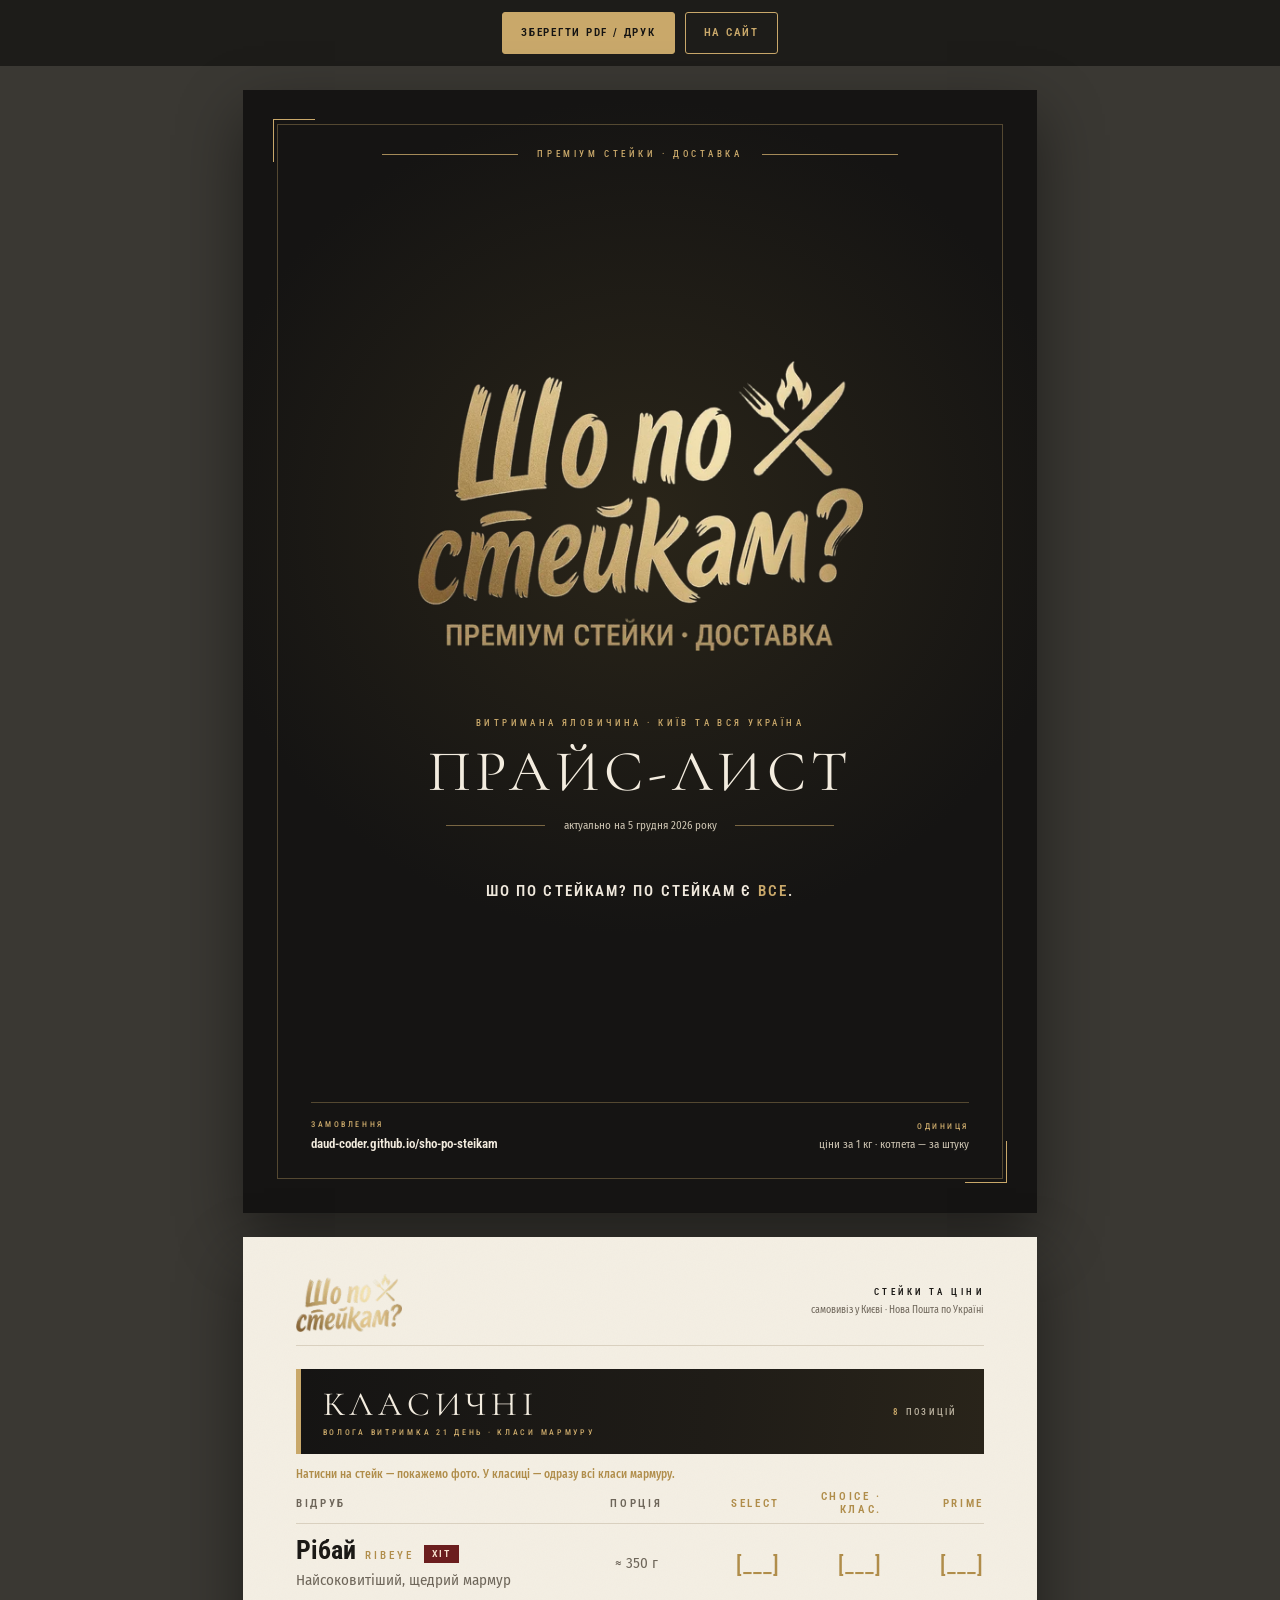
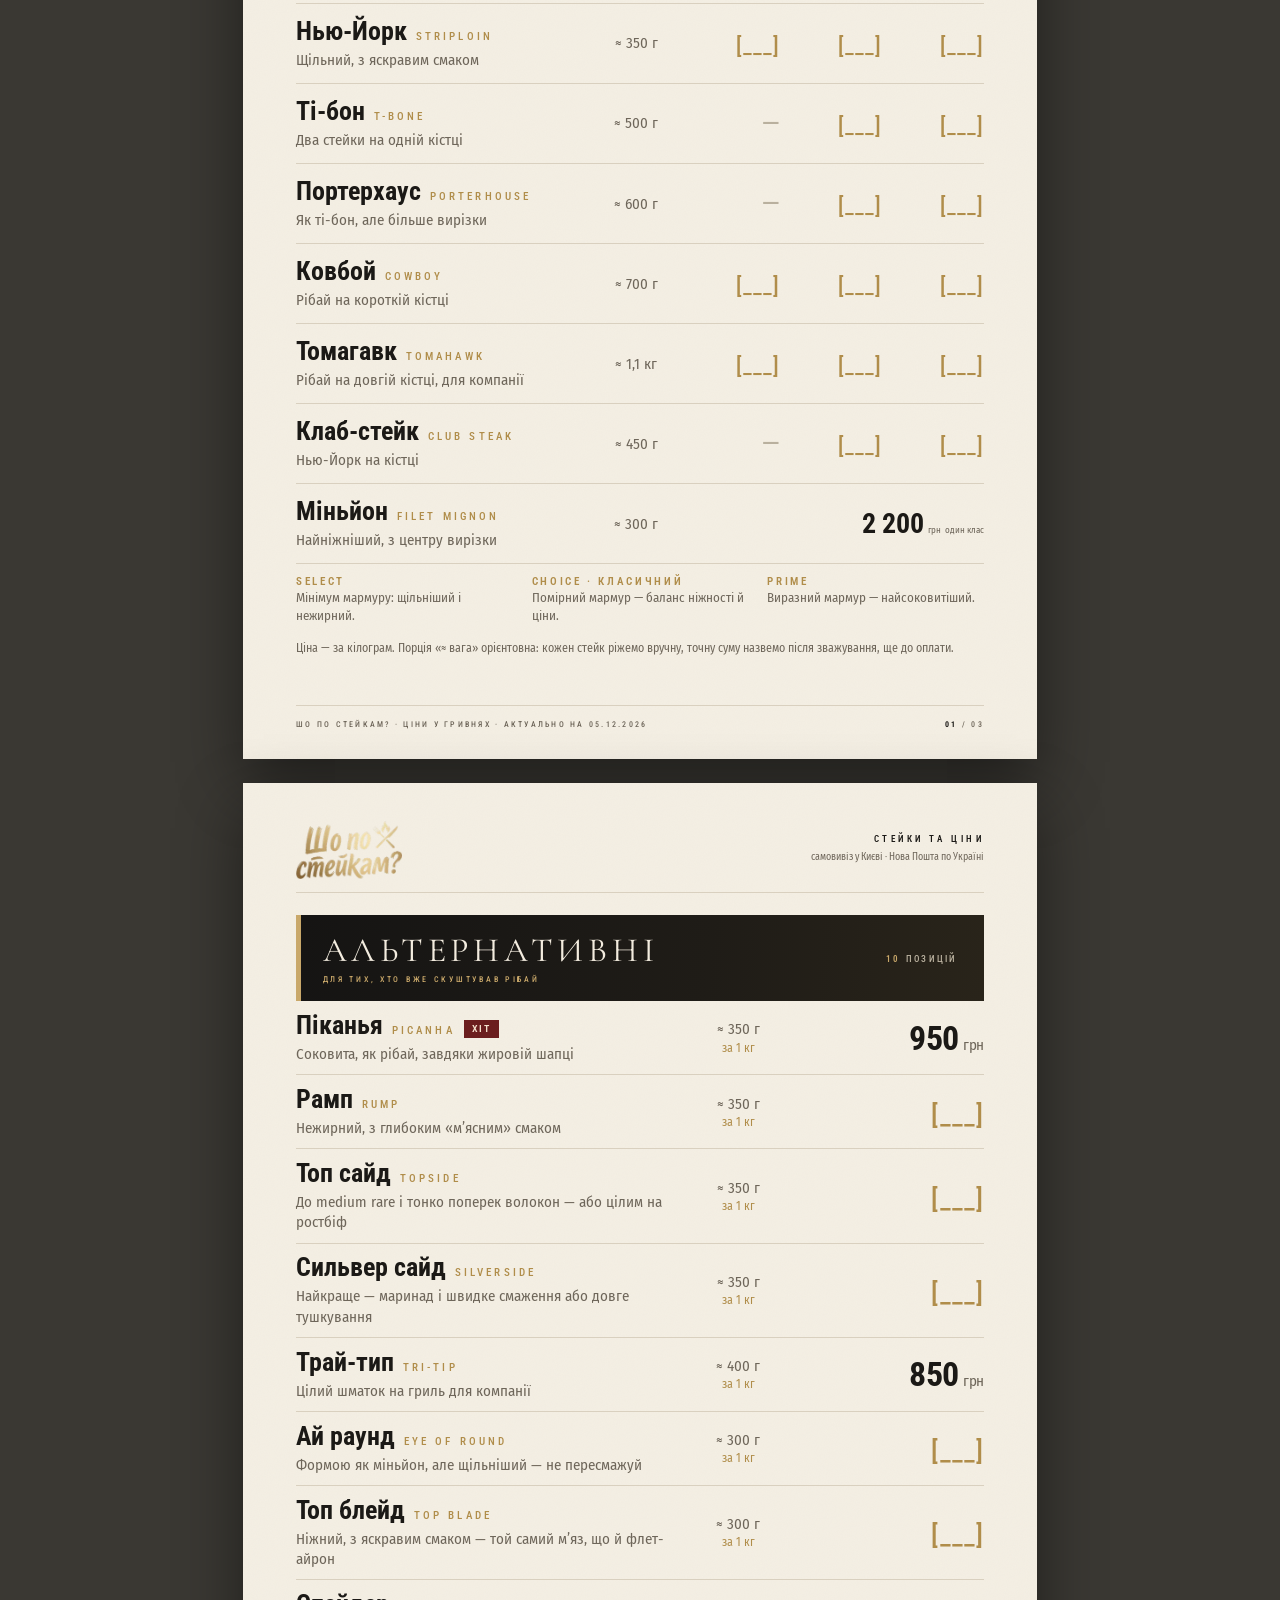
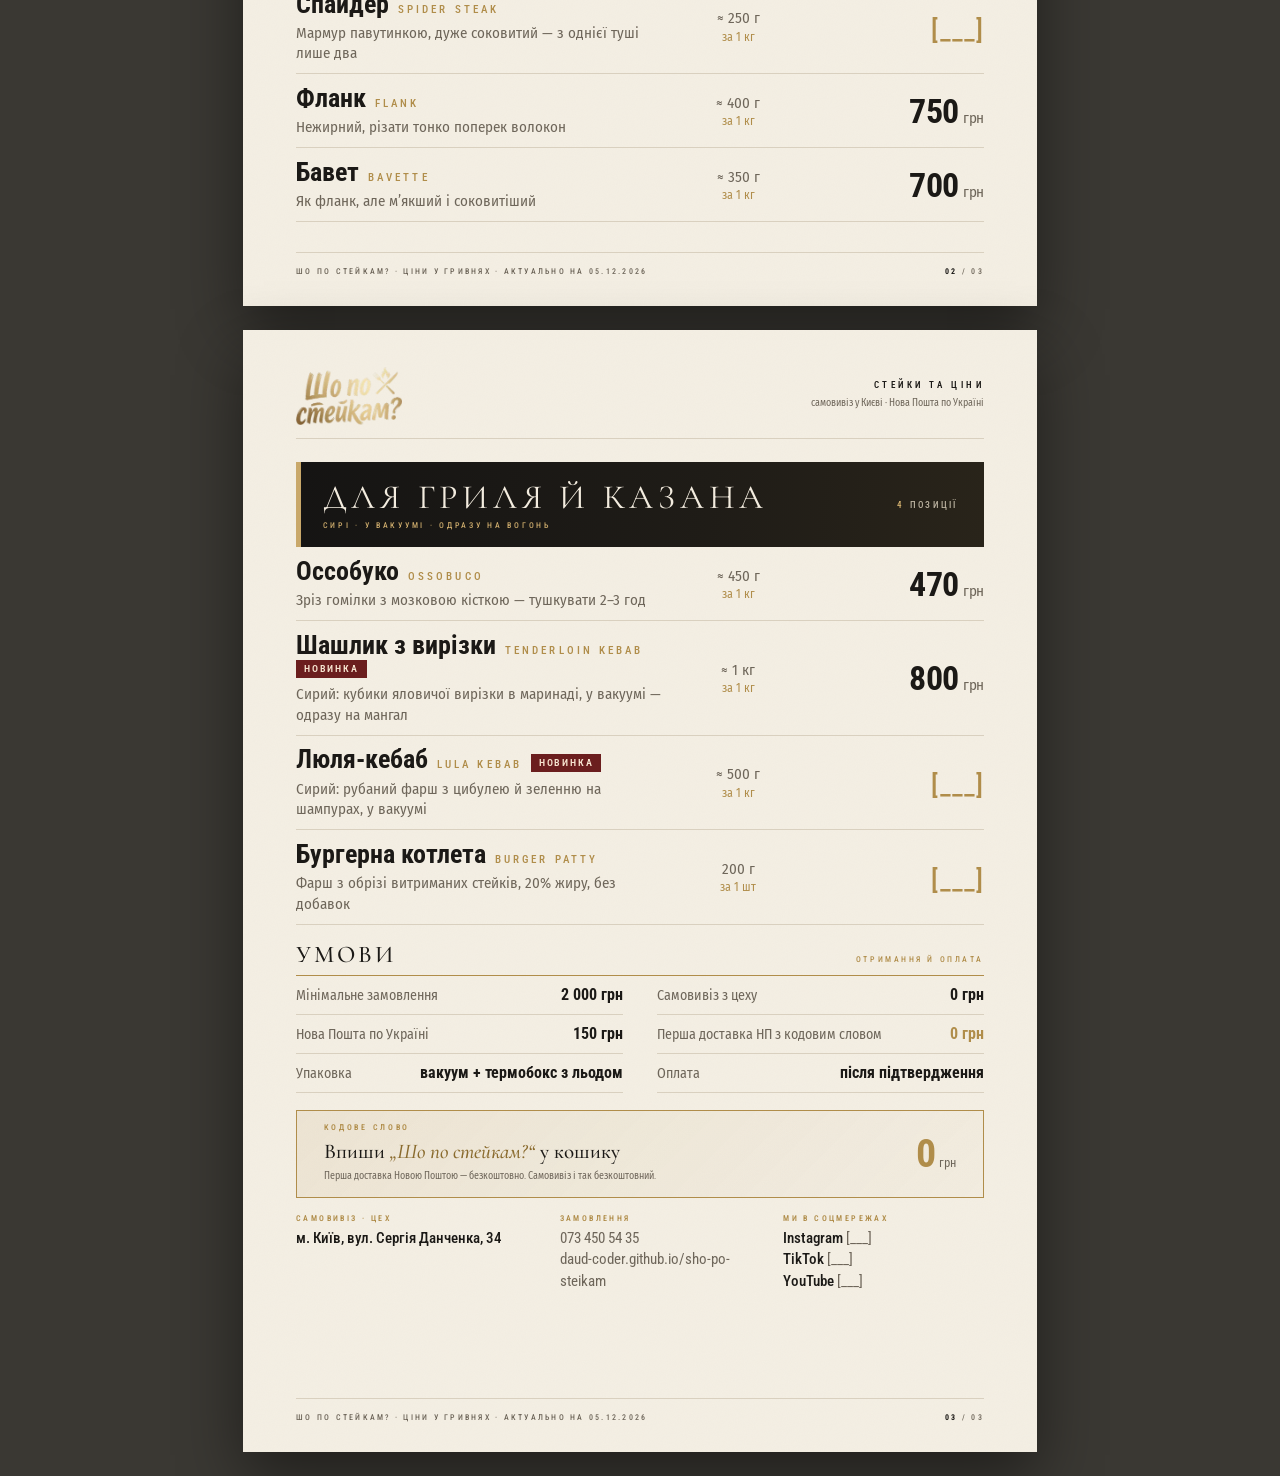
==== price/index.html @ d9221a59 "Прайс: удвічі більший шрифт позицій, кожен розділ на своїй сторінці, лінія на обкладинці Co-Authored" ====
<!doctype html>
<html lang="uk">
<head>
  <meta charset="utf-8">
  <meta name="viewport" content="width=device-width, initial-scale=1">
  <title>Прайс «Шо по стейкам?» — витримані стейки</title>
  <meta name="description" content="Прайс-лист «Шо по стейкам?»: класичні стейки в класах мармуру, альтернативні відруби, шашлик, люля, оссобуко. Самовивіз у Києві, Нова Пошта по Україні.">
  <meta name="robots" content="noindex">
  <link rel="icon" type="image/png" href="../img/favicon.png">
  <link rel="preconnect" href="https://fonts.googleapis.com">
  <link rel="preconnect" href="https://fonts.gstatic.com" crossorigin>
  <link href="https://fonts.googleapis.com/css2?family=Cormorant+Garamond:wght@400;500;600&family=Roboto+Condensed:wght@400;500;600;700&family=Fira+Sans+Condensed:wght@400;500&display=swap&subset=cyrillic" rel="stylesheet">
  <style>
    /* =========================================================
       ПРАЙС «Шо по стейкам?» — A4 (обкладинка + 2 аркуші) і версія для телефона.
       Позиції й ціни НЕ пишуться тут: беруться з ../js/products.js (як на сайті).
       Ціна 0 → «[___]». Чорних смуг-заголовків лише три: Класичні, Альтернативні, Для гриля й казана.
       ========================================================= */
    :root {
      --paper: #f4efe4;
      --paper-2: #ece5d6;
      --ink: #151413;
      --ink-2: #1f1d1a;
      --text: #1b1916;
      --muted: #6e665a;
      --rule: #d9d0bf;
      --gold: #b08d4a;       /* золото на кремовому — темніше, для контрасту */
      --gold-l: #c9a86a;     /* золото на чорному */
      --wine: #6b1e1e;
      --serif: 'Cormorant Garamond', 'Times New Roman', serif;
      --cond: 'Roboto Condensed', 'Arial Narrow', sans-serif;
      --body: 'Fira Sans Condensed', 'Arial Narrow', sans-serif;
    }
    * { box-sizing: border-box; }
    html { -webkit-print-color-adjust: exact; print-color-adjust: exact; }
    body { margin: 0; background: #3a3833; color: var(--text); font: 400 12px/1.45 var(--body); -webkit-font-smoothing: antialiased; }
    h1, h2, h3, p, ul, dl, dd { margin: 0; }
    ul { padding: 0; list-style: none; }

    .sheet { position: relative; width: 210mm; min-height: 297mm; margin: 24px auto; display: flex; flex-direction: column; box-shadow: 0 24px 60px rgba(0,0,0,.45); overflow: hidden; }

    /* ---------- обкладинка ---------- */
    .cover { background: radial-gradient(90% 60% at 50% 38%, #2a2519 0%, #151413 62%), var(--ink); color: #efe8dc; padding: 12mm; }
    .cover__frame { position: absolute; inset: 9mm; border: 1px solid rgba(201,168,106,.35); pointer-events: none; }
    .cover__frame::before, .cover__frame::after { content: ''; position: absolute; width: 11mm; height: 11mm; border: 1.5px solid var(--gold-l); }
    .cover__frame::before { top: -1.5mm; left: -1.5mm; border-right: 0; border-bottom: 0; }
    .cover__frame::after { right: -1.5mm; bottom: -1.5mm; border-left: 0; border-top: 0; }
    .cover__top { display: flex; align-items: center; justify-content: center; gap: 5mm; margin-top: 4mm; font: 500 8.5px/1 var(--cond); letter-spacing: .42em; text-transform: uppercase; color: var(--gold-l); }
    .cover__top::before, .cover__top::after { content: ''; width: 36mm; height: 1px; background: var(--gold-l); opacity: .8; }
    .cover__mid { flex: 1; display: flex; flex-direction: column; align-items: center; justify-content: center; text-align: center; }
    .cover__logo { width: 118mm; height: auto; }
    .cover__kicker { margin-top: 18mm; font: 500 9px/1 var(--cond); letter-spacing: .38em; text-transform: uppercase; color: var(--gold-l); }
    .cover__title { margin-top: 4mm; font: 400 58px/1 var(--serif); letter-spacing: .08em; text-transform: uppercase; color: #f3ecdf; }
    .cover__date { display: flex; align-items: center; gap: 5mm; margin-top: 5mm; font: 400 11px/1 var(--body); color: #cfc6b4; }
    .cover__date::before, .cover__date::after { content: ''; width: 26mm; height: 1px; background: rgba(201,168,106,.55); }
    .cover__slogan { margin-top: 14mm; font: 600 15px/1 var(--cond); letter-spacing: .14em; text-transform: uppercase; }
    .cover__slogan em { font-style: normal; color: var(--gold-l); }
    .cover__bottom { display: flex; justify-content: space-between; align-items: flex-end; margin: 0 6mm 4mm; padding-top: 5mm; border-top: 1px solid rgba(201,168,106,.35); }
    .cover__bottom b { display: block; margin-bottom: 2mm; font: 500 7.5px/1 var(--cond); letter-spacing: .34em; text-transform: uppercase; color: var(--gold-l); }
    .cover__bottom p { font: 600 13px/1.2 var(--cond); color: #f3ecdf; }
    .cover__bottom div:last-child { text-align: right; }
    .cover__bottom div:last-child p { font: 400 11px/1.3 var(--body); color: #cfc6b4; }

    /* ---------- кремові аркуші ---------- */
    .page { background: var(--paper); padding: 10mm 14mm 8mm; }
    .page::before { /* ледь помітна фактура паперу */
      content: ''; position: absolute; inset: 0; pointer-events: none; opacity: .5; mix-blend-mode: multiply;
      background-image: url("data:image/svg+xml,%3Csvg xmlns='http://www.w3.org/2000/svg' width='180' height='180'%3E%3Cfilter id='n'%3E%3CfeTurbulence type='fractalNoise' baseFrequency='.9' numOctaves='2' stitchTiles='stitch'/%3E%3CfeColorMatrix values='0 0 0 0 .55 0 0 0 0 .5 0 0 0 0 .42 0 0 0 .08 0'/%3E%3C/filter%3E%3Crect width='100%25' height='100%25' filter='url(%23n)'/%3E%3C/svg%3E");
    }
    .page > * { position: relative; }
    .phead { display: flex; justify-content: space-between; align-items: center; padding-bottom: 3.5mm; border-bottom: 1px solid var(--rule); }
    .phead img { width: 28mm; height: auto; }
    .phead p { text-align: right; font: 400 10px/1.5 var(--body); color: var(--muted); }
    .phead p b { display: block; font: 600 9px/1 var(--cond); letter-spacing: .38em; text-transform: uppercase; color: var(--text); margin-bottom: 1.5mm; }

    /* єдина чорна смуга на розділ */
    .band { position: relative; display: flex; align-items: center; justify-content: space-between; margin-top: 6mm; padding: 5mm 7mm 4.5mm; background: linear-gradient(95deg, #151413 0%, #1f1c17 60%, #29241a 100%); color: #f3ecdf; }
    .band::before { content: ''; position: absolute; left: 0; top: 0; bottom: 0; width: 1.2mm; background: var(--gold-l); }
    .band h2 { font: 400 34px/1 var(--serif); letter-spacing: .14em; text-transform: uppercase; }
    .band p { margin-top: 2mm; font: 500 8px/1 var(--cond); letter-spacing: .34em; text-transform: uppercase; color: var(--gold-l); }
    .band span { font: 500 8.5px/1 var(--cond); letter-spacing: .26em; text-transform: uppercase; color: #bdb4a2; }
    .band span b { margin-right: 6px; color: var(--gold-l); font-weight: 600; }

    /* рядки */
    .row { display: grid; grid-template-columns: 1fr 30mm 46mm; align-items: center; column-gap: 4mm; padding: 2.6mm 0; border-bottom: 1px solid var(--rule); break-inside: avoid; }
    .row__name { display: flex; align-items: baseline; flex-wrap: wrap; gap: 2px 9px; }
    .row__uk { font: 700 26px/1.1 var(--cond); color: var(--text); }
    .row__en { font: 500 11px/1 var(--cond); letter-spacing: .28em; text-transform: uppercase; color: var(--gold); }
    .row__desc { margin-top: 1.2mm; font: 400 15px/1.35 var(--body); color: var(--muted); }
    .row__por { text-align: center; font: 400 15px/1.35 var(--body); color: var(--muted); }
    .row__por small { display: block; font-size: 12px; color: var(--gold); }
    .row__price { text-align: right; font: 700 34px/1 var(--cond); letter-spacing: -.01em; font-variant-numeric: tabular-nums; color: var(--text); white-space: nowrap; }
    .row__price small { margin-left: 4px; font: 400 15px/1 var(--body); color: var(--muted); }
    .blank { color: var(--gold); font-weight: 500; letter-spacing: .04em; font-size: .8em; }
    .badge { display: inline-block; padding: 3px 8px; background: var(--wine); color: #f6e3cf; font: 600 10px/1.2 var(--cond); letter-spacing: .18em; text-transform: uppercase; transform: translateY(-2px); }

    /* класичні: три класи мармуру */
    .ghead, .grow { display: grid; grid-template-columns: 1fr 22mm 24mm 24mm 24mm; column-gap: 3mm; align-items: center; }
    .ghead { padding: 2.2mm 0 1.6mm; border-bottom: 1px solid var(--rule); }
    .ghead span { text-align: right; font: 600 11px/1.2 var(--cond); letter-spacing: .24em; text-transform: uppercase; color: var(--gold); }
    .ghead span:first-child { text-align: left; color: var(--muted); }
    .ghead span:nth-child(2) { text-align: center; color: var(--muted); }
    .grow { padding: 3.4mm 0; border-bottom: 1px solid var(--rule); break-inside: avoid; }
    .grow .row__por { text-align: center; }
    .gcell { text-align: right; font: 700 28px/1 var(--cond); font-variant-numeric: tabular-nums; }
    .gcell.dash { color: #b9b09e; font-weight: 400; }
    .gcell--wide { grid-column: span 3; }
    .gcell--wide small { margin-left: 4px; font: 400 9px/1 var(--body); color: var(--muted); }
    .gnote { display: grid; grid-template-columns: repeat(3, 1fr); gap: 5mm; margin-top: 3mm; }
    .gnote p { font: 400 13px/1.4 var(--body); color: var(--muted); }
    .gnote b { display: block; margin-bottom: 2px; font: 600 11px/1 var(--cond); letter-spacing: .24em; text-transform: uppercase; color: var(--gold); }
    .fine { margin-top: 4mm; font: 400 12px/1.4 var(--body); color: var(--muted); }

    /* умови — без чорної смуги */
    .shead { display: flex; align-items: baseline; justify-content: space-between; margin-top: 5mm; padding-bottom: 2mm; border-bottom: 1.5px solid var(--gold); }
    .shead h3 { font: 500 24px/1 var(--serif); letter-spacing: .12em; text-transform: uppercase; }
    .shead span { font: 500 8px/1 var(--cond); letter-spacing: .32em; text-transform: uppercase; color: var(--gold); }
    .terms { display: grid; grid-template-columns: 1fr 1fr; column-gap: 9mm; }
    .terms div { display: flex; justify-content: space-between; align-items: baseline; gap: 4mm; padding: 2.4mm 0; border-bottom: 1px solid var(--rule); }
    .terms dt { font: 400 14px/1.2 var(--body); color: var(--muted); }
    .terms dd { font: 700 16px/1.2 var(--cond); text-align: right; }
    .terms dd.gold { color: var(--gold); }

    .promo { display: grid; grid-template-columns: 1fr auto; align-items: center; gap: 6mm; margin-top: 4.5mm; padding: 3.5mm 7mm; border: 1.5px solid var(--gold); background: linear-gradient(135deg, rgba(176,141,74,.10), rgba(176,141,74,.02)); }
    .promo b { display: block; font: 600 8px/1 var(--cond); letter-spacing: .34em; text-transform: uppercase; color: var(--gold); }
    .promo p { margin-top: 2mm; font: 500 21px/1.15 var(--serif); }
    .promo p em { font-style: italic; color: #8a6b2e; }
    .promo small { display: block; margin-top: 1.5mm; font: 400 10px/1.4 var(--body); color: var(--muted); }
    .promo__zero { font: 700 40px/1 var(--cond); color: var(--gold); white-space: nowrap; }
    .promo__zero small { display: inline; margin: 0 0 0 3px; font: 400 12px/1 var(--body); }

    .contacts { display: grid; grid-template-columns: 1.2fr 1fr 1fr; gap: 6mm; margin-top: 4.5mm; }
    .contacts b { display: block; margin-bottom: 1.5mm; font: 600 7.5px/1 var(--cond); letter-spacing: .32em; text-transform: uppercase; color: var(--gold); }
    .contacts p { font: 500 15px/1.45 var(--cond); }
    .contacts p span { color: var(--muted); font-weight: 400; }

    .pfoot { display: flex; justify-content: space-between; margin-top: auto; padding-top: 4mm; border-top: 1px solid var(--rule); font: 500 7.5px/1 var(--cond); letter-spacing: .3em; text-transform: uppercase; color: var(--muted); }
    .pfoot b { color: var(--text); }
    .spacer { flex: 1; min-height: 4mm; }

    /* ---------- панель на екрані ---------- */
    .bar { display: flex; justify-content: center; gap: 10px; padding: 12px; background: #1d1c19; }
    .bar button, .bar a { min-height: 40px; padding: 0 18px; border: 1px solid var(--gold-l); border-radius: 3px; background: transparent; color: var(--gold-l); font: 600 11px/40px var(--cond); letter-spacing: .16em; text-transform: uppercase; text-decoration: none; cursor: pointer; }
    .bar button:first-child { background: var(--gold-l); color: var(--ink); }

    /* ---------- інтерактив лише на екрані ---------- */
    @media screen {
      .grow, .row { cursor: pointer; transition: background-color .2s; }
      .grow:focus-visible, .row:focus-visible { outline: 1.5px solid var(--gold); outline-offset: 2px; }
      @media (hover: hover) { .grow:hover, .row:hover { background: linear-gradient(90deg, rgba(176,141,74,.12), rgba(176,141,74,0) 85%); } }
      .grow.is-active, .row.is-active { background: linear-gradient(90deg, rgba(176,141,74,.14), rgba(176,141,74,0) 85%); }
      .gcell[data-g] { transition: color .2s; }
      @media (hover: hover) { .gcell[data-g]:hover { color: var(--gold); } }
      .gcell.is-on { color: var(--gold); }

      .plate { position: fixed; z-index: 4; top: 50%; right: max(16px, calc((100vw - 210mm) / 2 - 330px)); width: 300px; transform: translateY(-50%); pointer-events: none; }
      .plate__frame { position: relative; aspect-ratio: 4 / 3; overflow: hidden; border: 1px solid var(--gold-l); background: #0a0a0a; clip-path: inset(0 0 0 100%); transition: clip-path .55s cubic-bezier(.16, 1, .3, 1); box-shadow: 0 30px 60px rgba(0,0,0,.5); }
      .plate.is-on .plate__frame { clip-path: inset(0 0 0 0); }
      .plate__frame img { position: absolute; inset: 0; width: 100%; height: 100%; object-fit: cover; opacity: 0; transition: opacity .3s ease; }
      .plate__frame img.is-shown { opacity: 1; }
      .plate__cap { margin-top: 10px; color: #f3ecdf; opacity: 0; transform: translateY(6px); transition: opacity .35s .15s, transform .35s .15s cubic-bezier(.16, 1, .3, 1); }
      .plate.is-on .plate__cap { opacity: 1; transform: none; }
      .plate__name { font: 500 24px/1.1 var(--serif); }
      .plate__grade { margin-top: 4px; font: 600 9px/1 var(--cond); letter-spacing: .3em; text-transform: uppercase; color: var(--gold-l); }
      .plate__hint { margin-top: 6px; font-size: 11px; color: #bdb4a2; }
      @media (max-width: 1379px), (hover: none) { .plate { display: none; } }

      .reveal { grid-column: 1 / -1; display: grid; grid-template-rows: 0fr; transition: grid-template-rows .45s cubic-bezier(.16, 1, .3, 1); }
      .reveal > div { overflow: hidden; }
      .is-open > .reveal { grid-template-rows: 1fr; }
      .reveal__row { display: grid; grid-template-columns: repeat(var(--n, 1), 1fr); gap: 8px; padding-top: 10px; }
      .reveal figure { margin: 0; }
      .reveal img { display: block; width: 100%; aspect-ratio: 4 / 3; object-fit: cover; border: 1px solid var(--rule); }
      .reveal figcaption { margin-top: 5px; text-align: center; font: 600 9px/1 var(--cond); letter-spacing: .22em; text-transform: uppercase; color: var(--gold); }
      .tip { display: none; }
      @media (hover: none), (max-width: 1379px) { .tip { display: block; margin: 3mm 0 0; font: 500 11.5px/1.4 var(--body); color: var(--gold); } }
    }
    @media (prefers-reduced-motion: reduce) { .plate__frame, .plate__cap, .reveal { transition: none !important; } }

    /* ---------- телефон ---------- */
    @media screen and (max-width: 820px) {
      body { background: var(--paper); font-size: 14px; }
      .sheet { width: auto; min-height: 0; margin: 0; box-shadow: none; }
      .cover { min-height: 92vh; padding: 28px 22px; }
      .cover__frame { inset: 12px; }
      .cover__top::before, .cover__top::after { width: 40px; }
      .cover__logo { width: 82%; }
      .cover__kicker { margin-top: 44px; font-size: 9px; letter-spacing: .26em; }
      .cover__title { font-size: 44px; }
      .cover__date::before, .cover__date::after { width: 40px; }
      .cover__slogan { margin-top: 36px; font-size: 13px; }
      .cover__bottom { flex-direction: column; align-items: flex-start; gap: 12px; margin: 0 4px 6px; }
      .cover__bottom div:last-child { text-align: left; }
      .page { padding: 22px 16px 22px; }
      .phead img { width: 110px; }
      .band { margin: 26px -16px 0; padding: 18px 20px; }
      .band h2 { font-size: 28px; } .band span { display: none; }
      .row { grid-template-columns: 1fr auto; row-gap: 4px; padding: 12px 0; }
      .row__por { grid-column: 1; grid-row: 2; text-align: left; font-size: 13px; }
      .row__por small { display: inline; margin-left: 6px; }
      .row__price { grid-column: 2; grid-row: 1 / span 2; font-size: 26px; }
      .row__uk { font-size: 20px; } .row__en { display: none; } .row__desc { font-size: 14px; }
      .ghead { display: none; }
      .grow { grid-template-columns: 1fr 1fr 1fr; row-gap: 8px; padding: 13px 0; }
      .grow > .grow__main { grid-column: 1 / -1; }
      .grow > .row__por { display: none; }
      .gcell { text-align: left; font-size: 22px; }
      .gcell::after { content: attr(data-label); display: block; margin-top: 3px; font: 600 9px/1 var(--cond); letter-spacing: .2em; text-transform: uppercase; color: var(--gold); }
      .gcell--wide { grid-column: 1 / -1; }
      .gcell--wide small { display: none; }
      .gnote { grid-template-columns: 1fr; gap: 8px; } .gnote p { font-size: 12.5px; }
      .fine { font-size: 12px; }
      .shead h3 { font-size: 24px; }
      .terms { grid-template-columns: 1fr; } .terms dt { font-size: 13px; } .terms dd { font-size: 14px; }
      .promo { grid-template-columns: 1fr; padding: 18px; } .promo p { font-size: 22px; } .promo small { font-size: 12.5px; }
      .contacts { grid-template-columns: 1fr; gap: 14px; } .contacts p { font-size: 15px; }
      .pfoot { flex-direction: column; gap: 8px; margin-top: 24px; font-size: 8.5px; }
    }

    /* ---------- друк / PDF ---------- */
    @page { size: A4; margin: 0; }
    @media print {
      body { background: #fff; }
      .bar, .plate, .reveal, .tip { display: none !important; }
      .sheet { margin: 0; box-shadow: none; width: 210mm; height: 297mm; min-height: 0; break-after: page; page-break-after: always; }
      .sheet:last-child { break-after: auto; page-break-after: auto; }
    }
  </style>
</head>
<body>
  <div class="bar"><button type="button" onclick="window.print()">Зберегти PDF / друк</button><a href="../">На сайт</a></div>
  <aside class="plate" aria-hidden="true"><div class="plate__frame"></div><div class="plate__cap"><p class="plate__name"></p><p class="plate__grade"></p><p class="plate__hint">Наведи на Select · Choice · Prime</p></div></aside>

  <!-- ОБКЛАДИНКА -->
  <section class="sheet cover">
    <span class="cover__frame"></span>
    <p class="cover__top">Преміум стейки · доставка</p>
    <div class="cover__mid">
      <img class="cover__logo" src="../img/logo-full.webp" alt="Шо по стейкам? — преміум стейки, доставка" width="480" height="312">
      <p class="cover__kicker">Витримана яловичина · Київ та вся Україна</p>
      <h1 class="cover__title">Прайс-лист</h1>
      <p class="cover__date" data-date>актуально</p>
      <p class="cover__slogan">Шо по стейкам? По стейкам є <em>все</em>.</p>
    </div>
    <div class="cover__bottom">
      <div><b>Замовлення</b><p>daud-coder.github.io/sho-po-steikam</p></div>
      <div><b>Одиниця</b><p>ціни за 1 кг · котлета — за штуку</p></div>
    </div>
  </section>

  <!-- АРКУШ 1: класичні -->
  <section class="sheet page">
    <header class="phead">
      <img src="../img/logo-header.webp" alt="Шо по стейкам?" width="240" height="131">
      <p><b>Стейки та ціни</b>самовивіз у Києві · Нова Пошта по Україні</p>
    </header>

    <div class="band"><div><h2>Класичні</h2><p>Волога витримка 21 день · класи мармуру</p></div><span data-count="classic"></span></div>
    <p class="tip">Натисни на стейк — покажемо фото. У класиці — одразу всі класи мармуру.</p>
    <div class="ghead"><span>Відруб</span><span>Порція</span><span>Select</span><span>Choice · Клас.</span><span>Prime</span></div>
    <div data-classic></div>
    <div class="gnote">
      <p><b>Select</b>Мінімум мармуру: щільніший і нежирний.</p>
      <p><b>Choice · Класичний</b>Помірний мармур — баланс ніжності й ціни.</p>
      <p><b>Prime</b>Виразний мармур — найсоковитіший.</p>
    </div>
    <p class="fine">Ціна — за кілограм. Порція «≈ вага» орієнтовна: кожен стейк ріжемо вручну, точну суму назвемо після зважування, ще до оплати.</p>
    <div class="spacer"></div>
    <footer class="pfoot"><span>Шо по стейкам? · ціни у гривнях · <span data-date2></span></span><span><b>01</b> / 03</span></footer>
  </section>

  <!-- АРКУШ 2: альтернативні -->
  <section class="sheet page">
    <header class="phead">
      <img src="../img/logo-header.webp" alt="Шо по стейкам?" width="240" height="131">
      <p><b>Стейки та ціни</b>самовивіз у Києві · Нова Пошта по Україні</p>
    </header>

    <div class="band"><div><h2>Альтернативні</h2><p>Для тих, хто вже скуштував рібай</p></div><span data-count="alt"></span></div>
    <ul data-alt></ul>
    <div class="spacer"></div>
    <footer class="pfoot"><span>Шо по стейкам? · ціни у гривнях · <span data-date2></span></span><span><b>02</b> / 03</span></footer>
  </section>

  <!-- АРКУШ 3: для гриля й казана + умови -->
  <section class="sheet page">
    <header class="phead">
      <img src="../img/logo-header.webp" alt="Шо по стейкам?" width="240" height="131">
      <p><b>Стейки та ціни</b>самовивіз у Києві · Нова Пошта по Україні</p>
    </header>

    <div class="band"><div><h2>Для гриля й казана</h2><p>Сирі · у вакуумі · одразу на вогонь</p></div><span data-count="burger"></span></div>
    <ul data-grill></ul>

    <div class="shead"><h3>Умови</h3><span>Отримання й оплата</span></div>
    <dl class="terms">
      <div><dt>Мінімальне замовлення</dt><dd data-min>2 000 грн</dd></div>
      <div><dt>Самовивіз з цеху</dt><dd>0 грн</dd></div>
      <div><dt>Нова Пошта по Україні</dt><dd data-np>150 грн</dd></div>
      <div><dt>Перша доставка НП з кодовим словом</dt><dd class="gold">0 грн</dd></div>
      <div><dt>Упаковка</dt><dd>вакуум + термобокс з льодом</dd></div>
      <div><dt>Оплата</dt><dd>після підтвердження</dd></div>
    </dl>

    <div class="promo">
      <div><b>Кодове слово</b><p>Впиши <em>„Шо по стейкам?“</em> у кошику</p><small>Перша доставка Новою Поштою — безкоштовно. Самовивіз і так безкоштовний.</small></div>
      <div class="promo__zero">0<small>грн</small></div>
    </div>

    <div class="contacts">
      <div><b>Самовивіз · цех</b><p data-addr>м. Київ, вул. Сергія Данченка, 34</p></div>
      <div><b>Замовлення</b><p><span data-phone>073 450 54 35</span><br><span>daud-coder.github.io/sho-po-steikam</span></p></div>
      <div><b>Ми в соцмережах</b><p>Instagram <span data-ig>[___]</span><br>TikTok <span data-tt>[___]</span><br>YouTube <span data-yt>[___]</span></p></div>
    </div>
    <div class="spacer"></div>
    <footer class="pfoot"><span>Шо по стейкам? · ціни у гривнях · <span data-date2></span></span><span><b>03</b> / 03</span></footer>
  </section>


  <script src="../js/config.js"></script>
  <script src="../js/products.js"></script>
  <script>
  (function () {
    'use strict';
    var CFG = window.CONFIG || {};
    var P = (window.PRODUCTS || []).filter(function (p) { return !p.hidden; });
    var BLANK = '<span class="blank">[___]</span>';
    function esc(s) { return String(s).replace(/[&<>"']/g, function (c) { return { '&': '&amp;', '<': '&lt;', '>': '&gt;', '"': '&quot;', "'": '&#39;' }[c]; }); }
    function num(n) { return Math.round(n).toLocaleString('uk-UA'); }
    function price(v) { return v > 0 ? num(v) + '<small>грн</small>' : BLANK; }
    function portion(g) { return g >= 1000 ? '≈ ' + (g / 1000).toLocaleString('uk-UA') + ' кг' : '≈ ' + g + ' г'; }
    function badge(p) { return p.badge && p.badge.indexOf('Витримка') !== 0 ? '<span class="badge">' + esc(p.badge) + '</span>' : ''; }
    function nameHTML(p) { return '<div class="row__name"><span class="row__uk">' + esc(p.name) + '</span><span class="row__en">' + esc(p.en) + '</span>' + badge(p) + '</div>'; }
    function count(cat) {
      var n = P.filter(function (p) { return p.cat === cat; }).length;
      var w = n % 10 === 1 && n % 100 !== 11 ? 'позиція' : (n % 10 >= 2 && n % 10 <= 4 && (n % 100 < 12 || n % 100 > 14)) ? 'позиції' : 'позицій';
      var el = document.querySelector('[data-count="' + cat + '"]'); if (el) el.innerHTML = '<b>' + n + '</b>' + w;
    }
    ['classic', 'alt', 'burger'].forEach(count);

    // КЛАСИЧНІ — порція + Select / Choice-Класичний / Prime
    document.querySelector('[data-classic]').innerHTML = P.filter(function (p) { return p.cat === 'classic'; }).map(function (p) {
      var g = {}; (p.grades || []).forEach(function (x) { g[x.id] = x; });
      function cell(id, label) {
        var x = g[id];
        if (!x) return '<div class="gcell dash" data-label="' + esc(label) + '">—</div>';
        return '<div class="gcell" data-g="' + id + '" data-label="' + esc(label) + '">' + price(x.perKg) + '</div>';
      }
      var main = '<div class="grow__main">' + nameHTML(p) + '<p class="row__desc">' + esc(p.desc) + '</p></div><div class="row__por">' + portion(p.weight) + '</div>';
      if (!p.grades) return '<div class="grow" data-id="' + p.id + '" tabindex="0">' + main + '<div class="gcell gcell--wide" data-label="один клас">' + price(p.perKg) + '<small>один клас</small></div></div>';
      var mid = g.choice ? cell('choice', 'Choice') : cell('classic', 'Класичний');
      return '<div class="grow" data-id="' + p.id + '" tabindex="0">' + main + cell('select', 'Select') + mid + cell('prime', 'Prime') + '</div>';
    }).join('');

    // АЛЬТЕРНАТИВНІ та ГРИЛЬ
    function row(p, desc) {
      var perPack = !!p.pack;
      var val = perPack ? p.price : p.perKg;
      return '<li class="row" data-id="' + p.id + '" tabindex="0">' +
        '<div>' + nameHTML(p) + '<p class="row__desc">' + esc(desc || p.like || p.desc) + '</p></div>' +
        '<div class="row__por">' + (perPack ? esc(p.pack) : portion(p.weight)) + '<small>' + (perPack ? 'за 1 шт' : 'за 1 кг') + '</small></div>' +
        '<div class="row__price">' + price(val) + '</div>' +
      '</li>';
    }
    document.querySelector('[data-alt]').innerHTML = P.filter(function (p) { return p.cat === 'alt'; }).map(function (p) { return row(p); }).join('');
    document.querySelector('[data-grill]').innerHTML = P.filter(function (p) { return p.cat === 'burger'; }).map(function (p) {
      return row(p, p.id === 'ossobuco' ? 'Зріз гомілки з мозковою кісткою — тушкувати 2–3 год' : p.desc);
    }).join('');

    // умови й контакти з config.js
    if (CFG.minOrder) document.querySelector('[data-min]').textContent = num(CFG.minOrder) + ' грн';
    if (CFG.deliveryFee && CFG.deliveryFee.np != null) document.querySelector('[data-np]').textContent = num(CFG.deliveryFee.np) + ' грн';
    if (CFG.pickupAddress) document.querySelector('[data-addr]').textContent = CFG.pickupAddress;
    if (CFG.phone) document.querySelector('[data-phone]').textContent = CFG.phone;
    function social(key, sel) { var v = CFG[key]; if (v && v !== '#') document.querySelector(sel).textContent = v.replace(/^https?:\/\/(www\.)?/, ''); }
    social('instagram', '[data-ig]'); social('tiktok', '[data-tt]'); social('youtube', '[data-yt]');
    var MON = ['січня', 'лютого', 'березня', 'квітня', 'травня', 'червня', 'липня', 'серпня', 'вересня', 'жовтня', 'листопада', 'грудня'];
    var d = new Date(), dd = ('0' + d.getDate()).slice(-2) + '.' + ('0' + (d.getMonth() + 1)).slice(-2) + '.' + d.getFullYear();
    document.querySelector('[data-date]').textContent = 'актуально на ' + d.getDate() + ' ' + MON[d.getMonth()] + ' ' + d.getFullYear() + ' року';
    Array.prototype.forEach.call(document.querySelectorAll('[data-date2]'), function (el) { el.textContent = 'актуально на ' + dd; });

    /* ---------- «подача» стейка: фото при наведенні / розкриття при дотику ---------- */
    var byId = {}; P.forEach(function (p) { byId[p.id] = p; });
    function src(path) { return path ? '../' + path.replace(/\.webp$/, '-600.webp') : ''; }
    function gradePhoto(p, gid) {
      var g = (p.grades || []).filter(function (x) { return x.id === gid; })[0];
      return (g && g.photo) || p.photo || ((p.grades || []).filter(function (x) { return x.photo; }).slice(-1)[0] || {}).photo || '';
    }
    var hoverDevice = window.matchMedia('(hover: hover) and (min-width: 1380px)');
    var plate = document.querySelector('.plate'), frame = plate.querySelector('.plate__frame');
    var cur = '';
    function show(p, gid) {
      var path = p.grades ? gradePhoto(p, gid || 'prime') : p.photo;
      if (!path) { plate.classList.remove('is-on'); cur = ''; return; }
      var key = p.id + '|' + path; if (key === cur) return; cur = key;
      var img = new Image(); img.alt = ''; img.src = src(path);
      frame.appendChild(img);
      var done = function () { img.classList.add('is-shown'); Array.prototype.slice.call(frame.querySelectorAll('img'), 0, -1).forEach(function (o) { setTimeout(function () { o.remove(); }, 320); }); };
      img.complete ? requestAnimationFrame(done) : img.addEventListener('load', done);
      plate.querySelector('.plate__name').textContent = p.name;
      var g = (p.grades || []).filter(function (x) { return x.id === (gid || 'prime'); })[0];
      plate.querySelector('.plate__grade').textContent = g ? g.label : p.en;
      plate.querySelector('.plate__hint').style.display = p.grades ? '' : 'none';
      plate.classList.add('is-on');
    }
    document.addEventListener('mouseover', function (e) {
      if (!hoverDevice.matches) return;
      var r = e.target.closest('[data-id]');
      if (!r) return;
      var cell = e.target.closest('[data-g]');
      document.querySelectorAll('.gcell.is-on').forEach(function (c) { c.classList.remove('is-on'); });
      if (cell) cell.classList.add('is-on');
      show(byId[r.dataset.id], cell ? cell.dataset.g : null);
    });
    document.querySelectorAll('.page').forEach(function (sh) { sh.addEventListener('mouseleave', function () { plate.classList.remove('is-on'); cur = ''; }); });

    function toggle(r) {
      if (hoverDevice.matches) return;
      var p = byId[r.dataset.id]; if (!p) return;
      var box = r.querySelector('.reveal');
      if (!box) {
        var figs = p.grades
          ? p.grades.map(function (g) { var ph = gradePhoto(p, g.id); return ph ? '<figure><img src="' + src(ph) + '" alt="' + esc(p.name + ' ' + g.label) + '" loading="lazy"><figcaption>' + esc(g.label) + '</figcaption></figure>' : ''; })
          : (p.photo ? ['<figure><img src="' + src(p.photo) + '" alt="' + esc(p.name) + '" loading="lazy"></figure>'] : []);
        figs = figs.filter(Boolean);
        if (!figs.length) return;
        box = document.createElement('div'); box.className = 'reveal';
        box.innerHTML = '<div><div class="reveal__row" style="--n:' + figs.length + '">' + figs.join('') + '</div></div>';
        r.appendChild(box);
        box.offsetHeight;   // щоб розкриття анімувалось з нуля
      }
      var open = !r.classList.contains('is-open');
      document.querySelectorAll('.is-open').forEach(function (x) { if (x !== r) x.classList.remove('is-open', 'is-active'); });
      r.classList.toggle('is-open', open); r.classList.toggle('is-active', open);
      r.setAttribute('aria-expanded', String(open));
    }
    document.addEventListener('click', function (e) { var r = e.target.closest('[data-id]'); if (r) toggle(r); });
    document.addEventListener('keydown', function (e) {
      var r = e.target.closest && e.target.closest('[data-id]');
      if (!r || (e.key !== 'Enter' && e.key !== ' ')) return;
      e.preventDefault();
      if (hoverDevice.matches) show(byId[r.dataset.id]); else toggle(r);
    });
  })();
  </script>
</body>
</html>
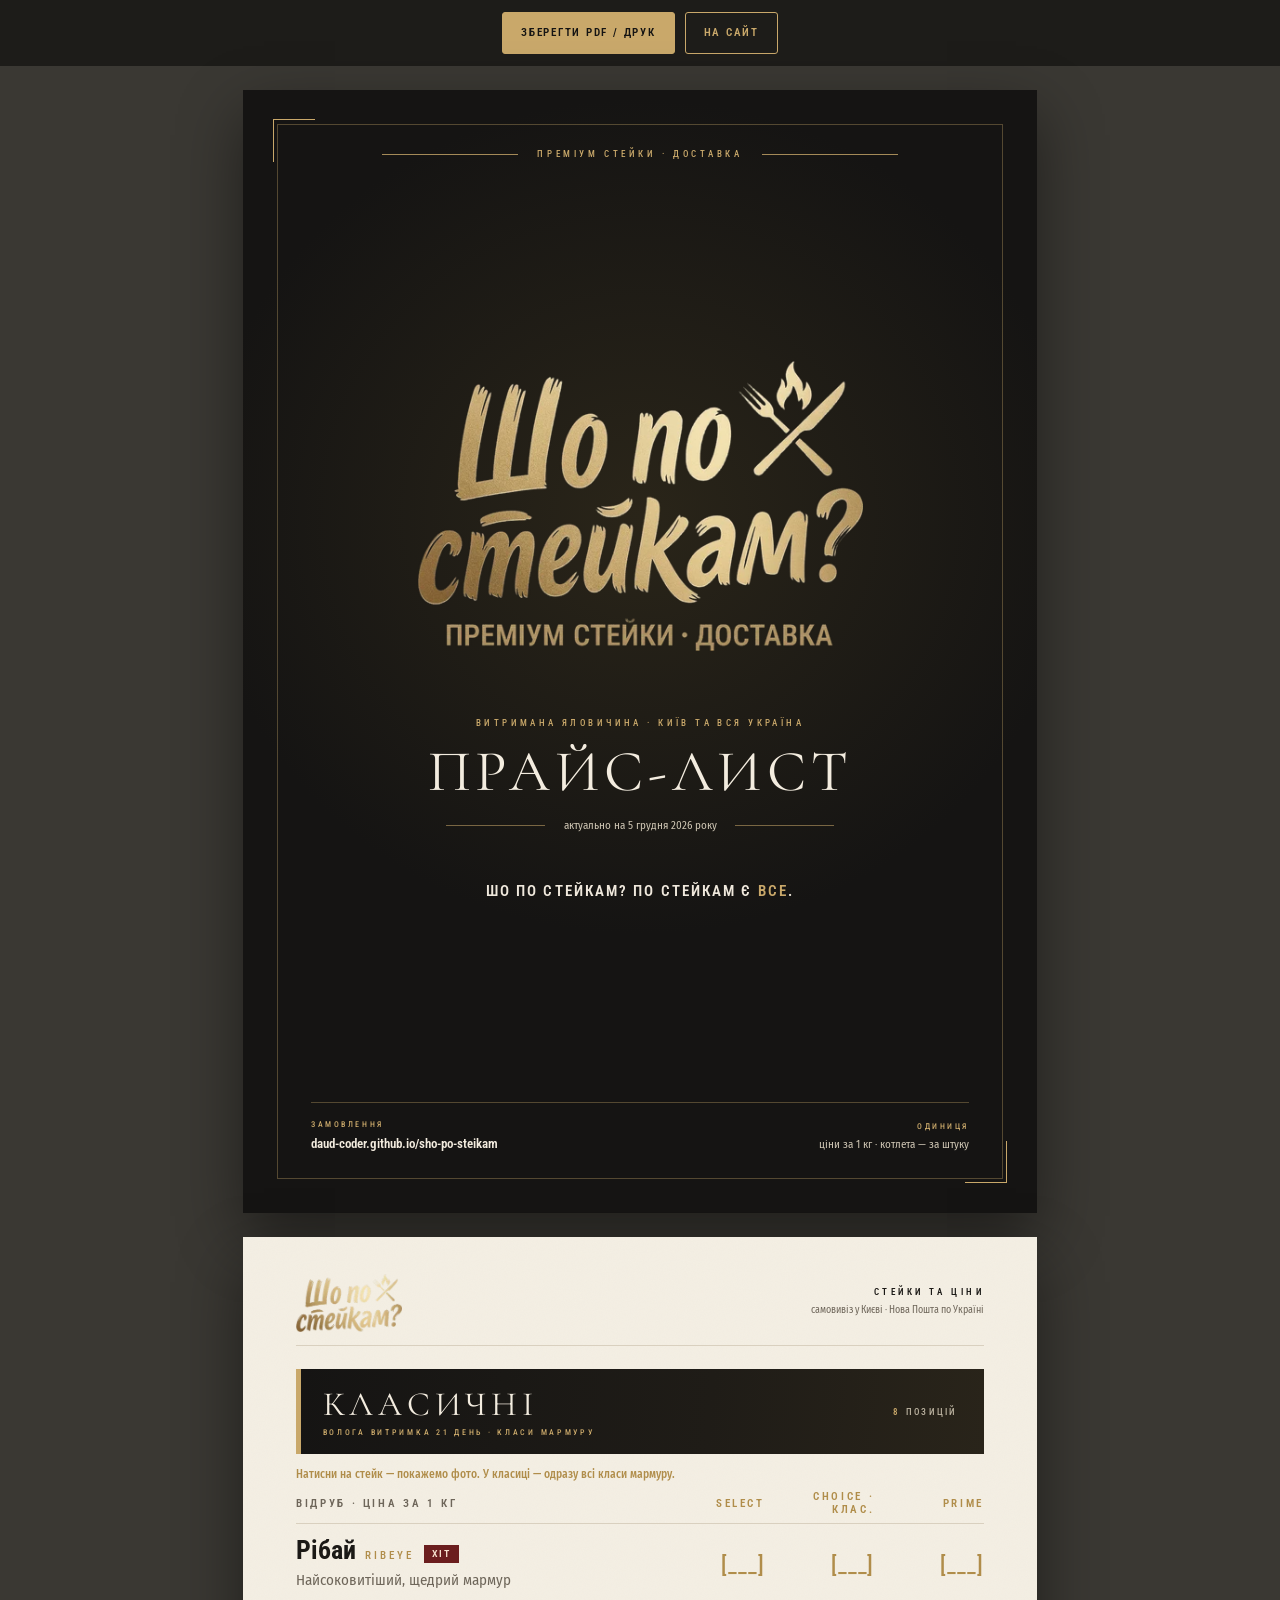
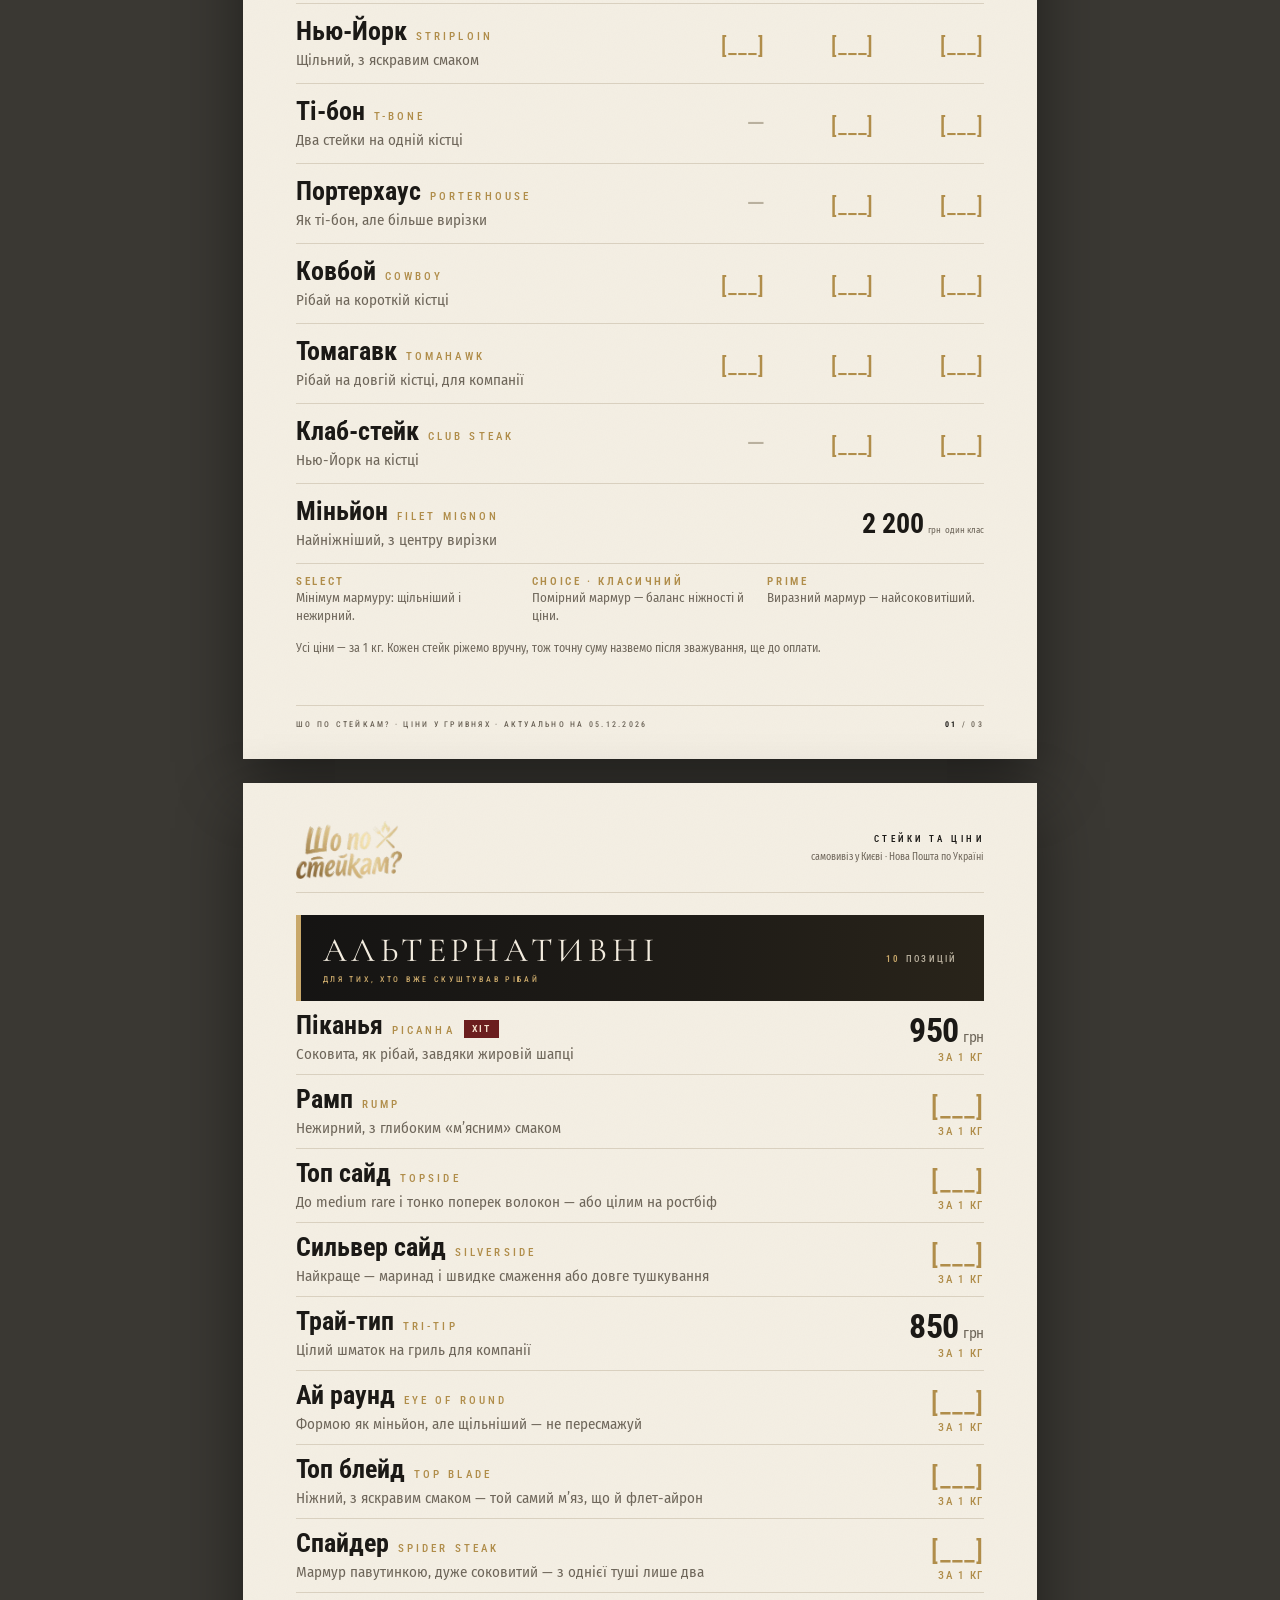
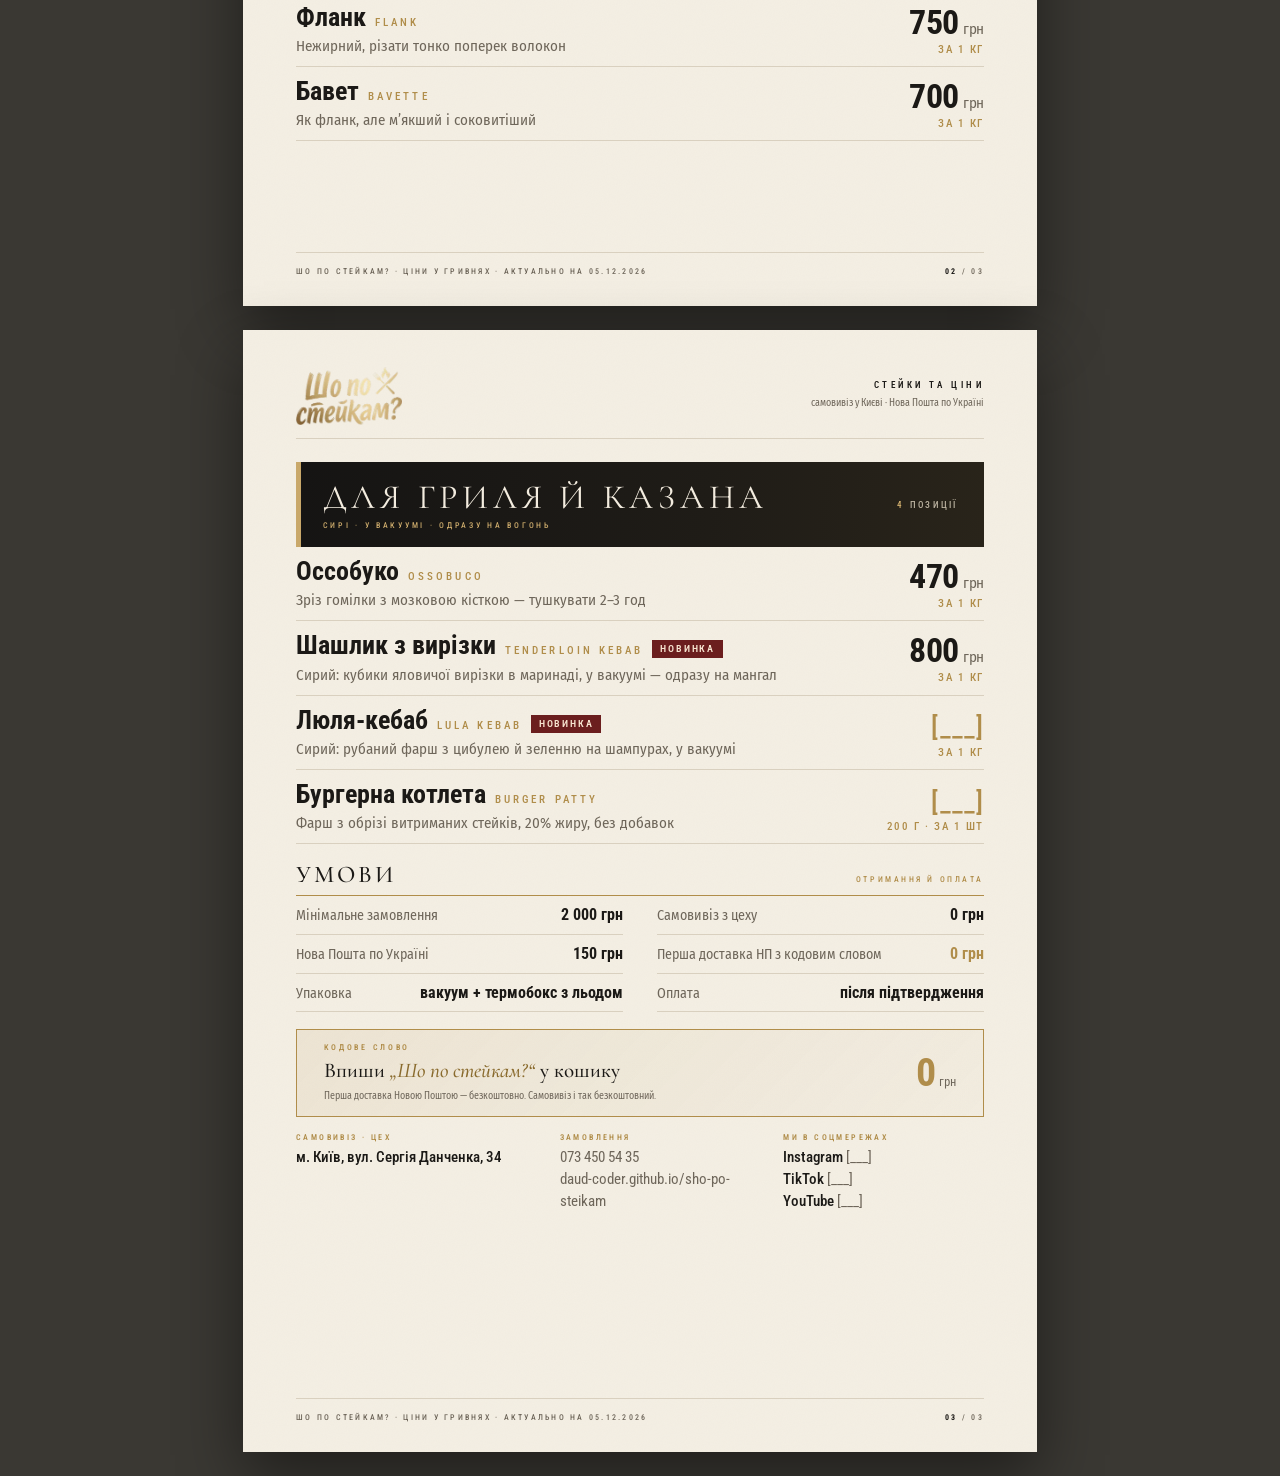
==== commit 024a2ae7: "Прайс: без порцій, скрізь ціна за 1 кг Co-Authored-By: Claude Opus 5.5 <noreply@anthropic.com>" ====
--- a/price/index.html
+++ b/price/index.html
@@ -82,7 +82,7 @@
     .band span b { margin-right: 6px; color: var(--gold-l); font-weight: 600; }
 
     /* рядки */
-    .row { display: grid; grid-template-columns: 1fr 30mm 46mm; align-items: center; column-gap: 4mm; padding: 2.6mm 0; border-bottom: 1px solid var(--rule); break-inside: avoid; }
+    .row { display: grid; grid-template-columns: 1fr 50mm; align-items: center; column-gap: 4mm; padding: 2.6mm 0; border-bottom: 1px solid var(--rule); break-inside: avoid; }
     .row__name { display: flex; align-items: baseline; flex-wrap: wrap; gap: 2px 9px; }
     .row__uk { font: 700 26px/1.1 var(--cond); color: var(--text); }
     .row__en { font: 500 11px/1 var(--cond); letter-spacing: .28em; text-transform: uppercase; color: var(--gold); }
@@ -91,16 +91,16 @@
     .row__por small { display: block; font-size: 12px; color: var(--gold); }
     .row__price { text-align: right; font: 700 34px/1 var(--cond); letter-spacing: -.01em; font-variant-numeric: tabular-nums; color: var(--text); white-space: nowrap; }
     .row__price small { margin-left: 4px; font: 400 15px/1 var(--body); color: var(--muted); }
+    .row__unit { display: block; margin-top: 5px; font: 500 11px/1 var(--cond); letter-spacing: .14em; text-transform: uppercase; color: var(--gold); }
     .blank { color: var(--gold); font-weight: 500; letter-spacing: .04em; font-size: .8em; }
     .badge { display: inline-block; padding: 3px 8px; background: var(--wine); color: #f6e3cf; font: 600 10px/1.2 var(--cond); letter-spacing: .18em; text-transform: uppercase; transform: translateY(-2px); }
 
     /* класичні: три класи мармуру */
-    .ghead, .grow { display: grid; grid-template-columns: 1fr 22mm 24mm 24mm 24mm; column-gap: 3mm; align-items: center; }
+    .ghead, .grow { display: grid; grid-template-columns: 1fr 26mm 26mm 26mm; column-gap: 3mm; align-items: center; }
     .ghead { padding: 2.2mm 0 1.6mm; border-bottom: 1px solid var(--rule); }
     .ghead span { text-align: right; font: 600 11px/1.2 var(--cond); letter-spacing: .24em; text-transform: uppercase; color: var(--gold); }
     .ghead span:first-child { text-align: left; color: var(--muted); }
-    .ghead span:nth-child(2) { text-align: center; color: var(--muted); }
-    .grow { padding: 3.4mm 0; border-bottom: 1px solid var(--rule); break-inside: avoid; }
+        .grow { padding: 3.4mm 0; border-bottom: 1px solid var(--rule); break-inside: avoid; }
     .grow .row__por { text-align: center; }
     .gcell { text-align: right; font: 700 28px/1 var(--cond); font-variant-numeric: tabular-nums; }
     .gcell.dash { color: #b9b09e; font-weight: 400; }
@@ -198,12 +198,11 @@
       .row { grid-template-columns: 1fr auto; row-gap: 4px; padding: 12px 0; }
       .row__por { grid-column: 1; grid-row: 2; text-align: left; font-size: 13px; }
       .row__por small { display: inline; margin-left: 6px; }
-      .row__price { grid-column: 2; grid-row: 1 / span 2; font-size: 26px; }
+      .row__price { grid-column: 2; grid-row: 1; font-size: 26px; }
       .row__uk { font-size: 20px; } .row__en { display: none; } .row__desc { font-size: 14px; }
       .ghead { display: none; }
       .grow { grid-template-columns: 1fr 1fr 1fr; row-gap: 8px; padding: 13px 0; }
       .grow > .grow__main { grid-column: 1 / -1; }
-      .grow > .row__por { display: none; }
       .gcell { text-align: left; font-size: 22px; }
       .gcell::after { content: attr(data-label); display: block; margin-top: 3px; font: 600 9px/1 var(--cond); letter-spacing: .2em; text-transform: uppercase; color: var(--gold); }
       .gcell--wide { grid-column: 1 / -1; }
@@ -257,14 +256,14 @@
 
     <div class="band"><div><h2>Класичні</h2><p>Волога витримка 21 день · класи мармуру</p></div><span data-count="classic"></span></div>
     <p class="tip">Натисни на стейк — покажемо фото. У класиці — одразу всі класи мармуру.</p>
-    <div class="ghead"><span>Відруб</span><span>Порція</span><span>Select</span><span>Choice · Клас.</span><span>Prime</span></div>
+    <div class="ghead"><span>Відруб · ціна за 1 кг</span><span>Select</span><span>Choice · Клас.</span><span>Prime</span></div>
     <div data-classic></div>
     <div class="gnote">
       <p><b>Select</b>Мінімум мармуру: щільніший і нежирний.</p>
       <p><b>Choice · Класичний</b>Помірний мармур — баланс ніжності й ціни.</p>
       <p><b>Prime</b>Виразний мармур — найсоковитіший.</p>
     </div>
-    <p class="fine">Ціна — за кілограм. Порція «≈ вага» орієнтовна: кожен стейк ріжемо вручну, точну суму назвемо після зважування, ще до оплати.</p>
+    <p class="fine">Усі ціни — за 1 кг. Кожен стейк ріжемо вручну, тож точну суму назвемо після зважування, ще до оплати.</p>
     <div class="spacer"></div>
     <footer class="pfoot"><span>Шо по стейкам? · ціни у гривнях · <span data-date2></span></span><span><b>01</b> / 03</span></footer>
   </section>
@@ -346,7 +345,7 @@
         if (!x) return '<div class="gcell dash" data-label="' + esc(label) + '">—</div>';
         return '<div class="gcell" data-g="' + id + '" data-label="' + esc(label) + '">' + price(x.perKg) + '</div>';
       }
-      var main = '<div class="grow__main">' + nameHTML(p) + '<p class="row__desc">' + esc(p.desc) + '</p></div><div class="row__por">' + portion(p.weight) + '</div>';
+      var main = '<div class="grow__main">' + nameHTML(p) + '<p class="row__desc">' + esc(p.desc) + '</p></div>';
       if (!p.grades) return '<div class="grow" data-id="' + p.id + '" tabindex="0">' + main + '<div class="gcell gcell--wide" data-label="один клас">' + price(p.perKg) + '<small>один клас</small></div></div>';
       var mid = g.choice ? cell('choice', 'Choice') : cell('classic', 'Класичний');
       return '<div class="grow" data-id="' + p.id + '" tabindex="0">' + main + cell('select', 'Select') + mid + cell('prime', 'Prime') + '</div>';
@@ -358,8 +357,7 @@
       var val = perPack ? p.price : p.perKg;
       return '<li class="row" data-id="' + p.id + '" tabindex="0">' +
         '<div>' + nameHTML(p) + '<p class="row__desc">' + esc(desc || p.like || p.desc) + '</p></div>' +
-        '<div class="row__por">' + (perPack ? esc(p.pack) : portion(p.weight)) + '<small>' + (perPack ? 'за 1 шт' : 'за 1 кг') + '</small></div>' +
-        '<div class="row__price">' + price(val) + '</div>' +
+        '<div class="row__price">' + price(val) + '<span class="row__unit">' + (perPack ? esc(p.pack) + ' · за 1 шт' : 'за 1 кг') + '</span></div>' +
       '</li>';
     }
     document.querySelector('[data-alt]').innerHTML = P.filter(function (p) { return p.cat === 'alt'; }).map(function (p) { return row(p); }).join('');
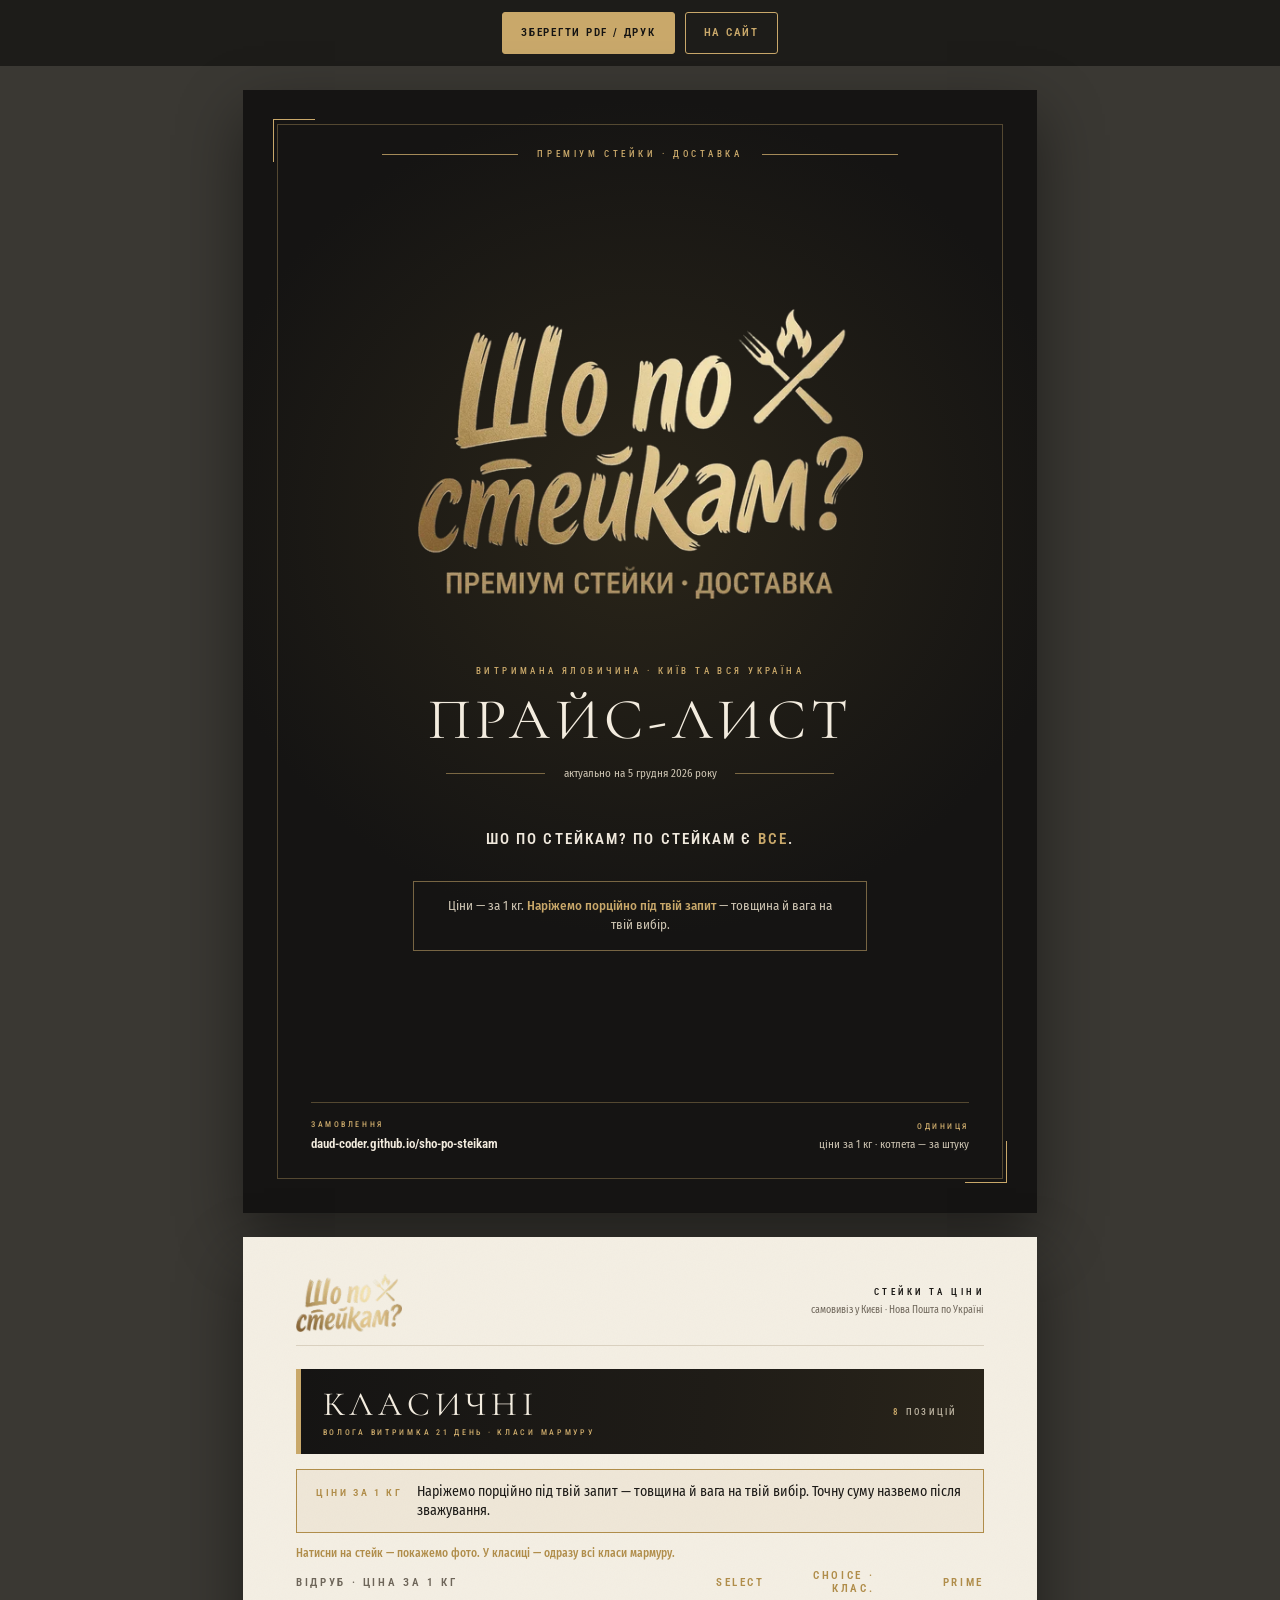
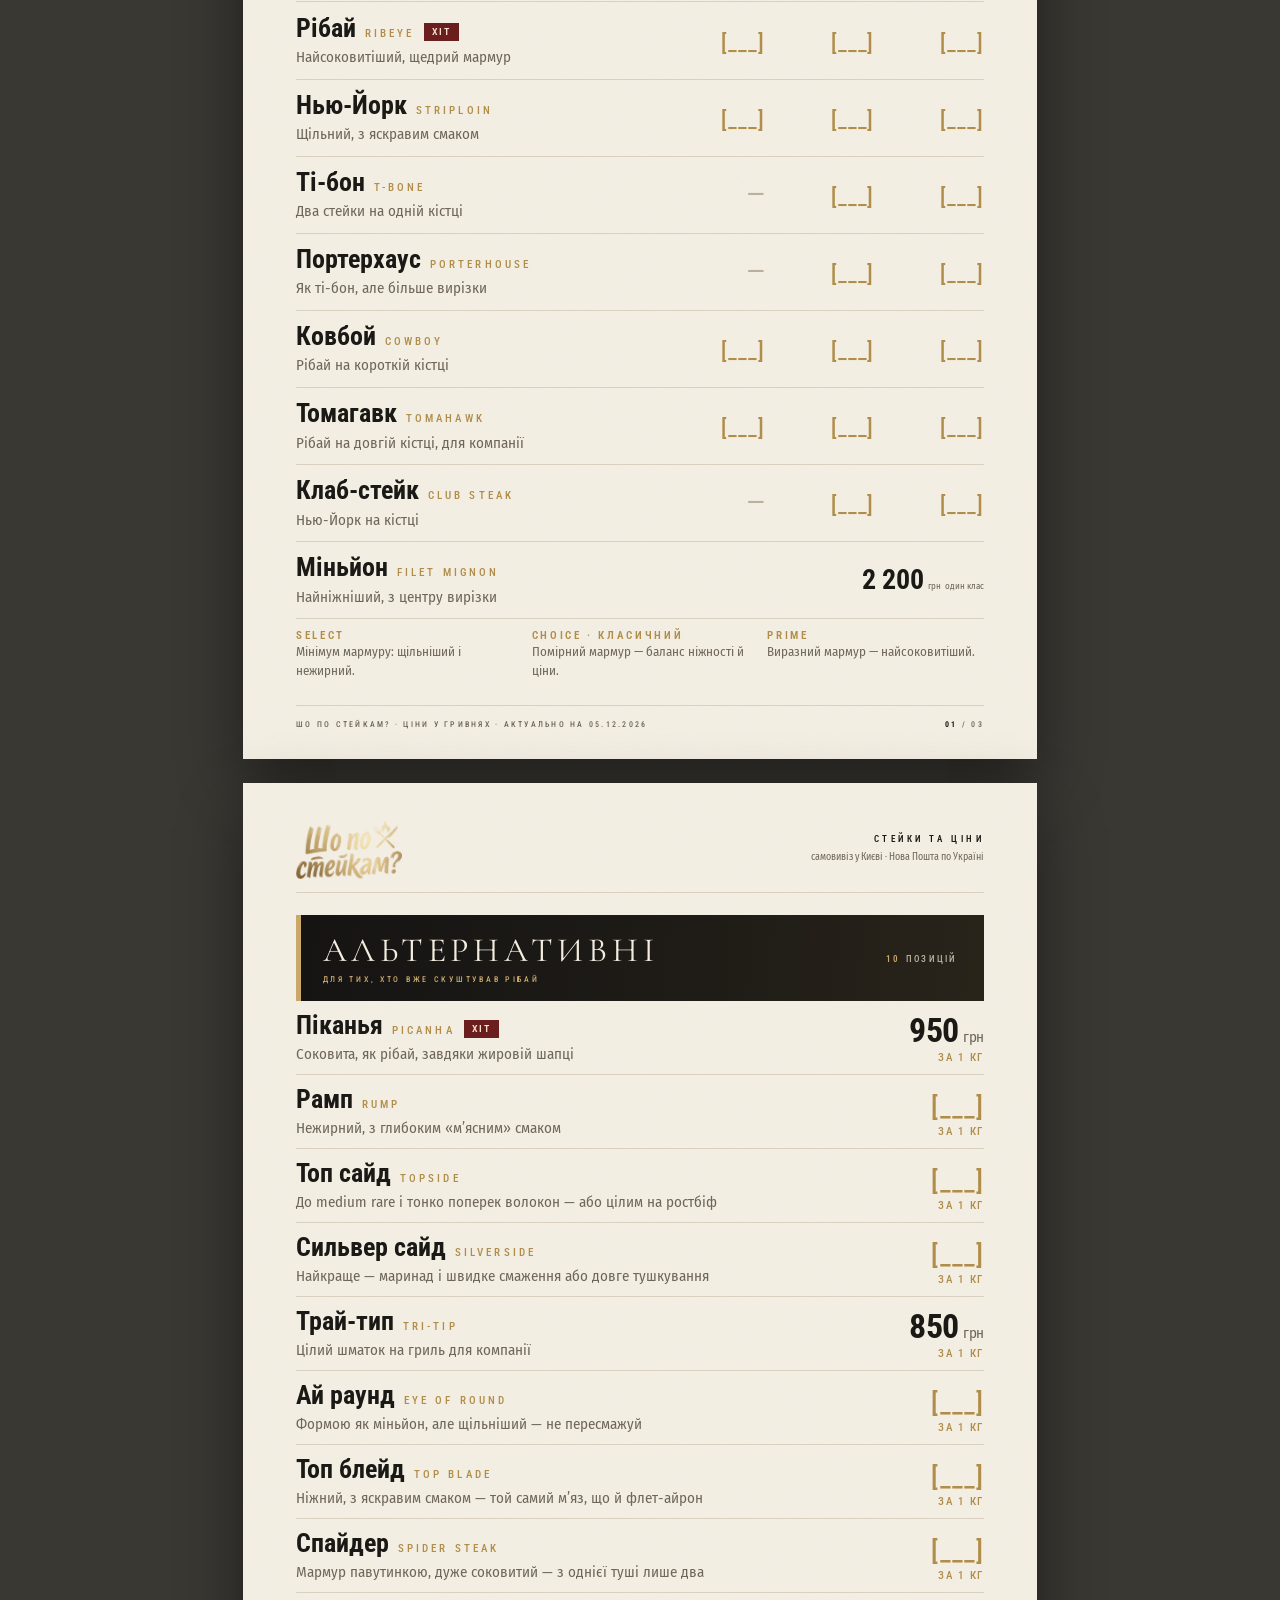
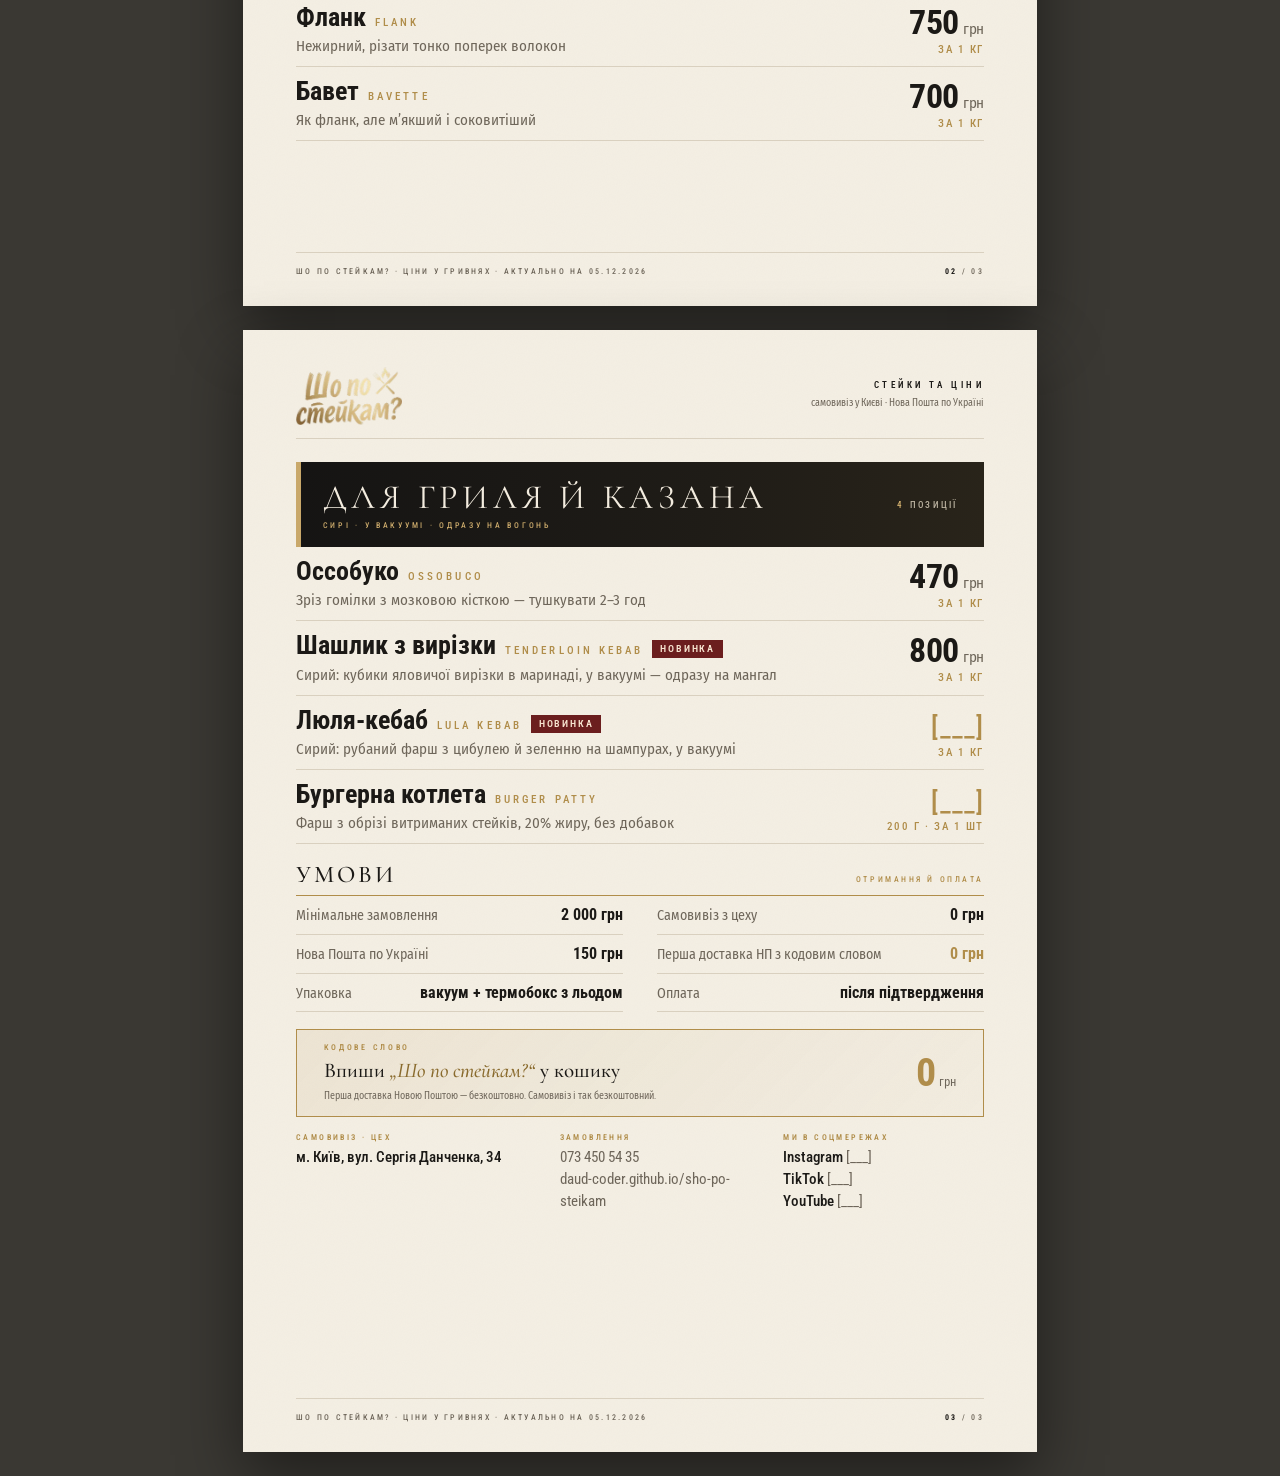
==== commit 77eb71d1: "Прайс: «наріжемо порційно під твій запит» Co-Authored-By: Claude Opus 5.5 <noreply@anthropic.com>" ====
--- a/price/index.html
+++ b/price/index.html
@@ -55,6 +55,10 @@
     .cover__date::before, .cover__date::after { content: ''; width: 26mm; height: 1px; background: rgba(201,168,106,.55); }
     .cover__slogan { margin-top: 14mm; font: 600 15px/1 var(--cond); letter-spacing: .14em; text-transform: uppercase; }
     .cover__slogan em { font-style: normal; color: var(--gold-l); }
+    .cover__cut { margin-top: 9mm; max-width: 120mm; padding: 4mm 7mm; border: 1px solid rgba(201,168,106,.55); font: 400 13px/1.45 var(--body); color: #cfc6b4; }
+    .cover__cut em { font-style: normal; color: var(--gold-l); font-weight: 500; }
+    .cutnote { display: flex; align-items: baseline; gap: 4mm; margin-top: 4mm; padding: 3mm 5mm; border: 1px solid var(--gold); background: rgba(176,141,74,.08); font: 400 14px/1.4 var(--body); color: var(--text); }
+    .cutnote b { flex: none; font: 600 10px/1 var(--cond); letter-spacing: .26em; text-transform: uppercase; color: var(--gold); }
     .cover__bottom { display: flex; justify-content: space-between; align-items: flex-end; margin: 0 6mm 4mm; padding-top: 5mm; border-top: 1px solid rgba(201,168,106,.35); }
     .cover__bottom b { display: block; margin-bottom: 2mm; font: 500 7.5px/1 var(--cond); letter-spacing: .34em; text-transform: uppercase; color: var(--gold-l); }
     .cover__bottom p { font: 600 13px/1.2 var(--cond); color: #f3ecdf; }
@@ -100,7 +104,7 @@
     .ghead { padding: 2.2mm 0 1.6mm; border-bottom: 1px solid var(--rule); }
     .ghead span { text-align: right; font: 600 11px/1.2 var(--cond); letter-spacing: .24em; text-transform: uppercase; color: var(--gold); }
     .ghead span:first-child { text-align: left; color: var(--muted); }
-        .grow { padding: 3.4mm 0; border-bottom: 1px solid var(--rule); break-inside: avoid; }
+        .grow { padding: 3mm 0; border-bottom: 1px solid var(--rule); break-inside: avoid; }
     .grow .row__por { text-align: center; }
     .gcell { text-align: right; font: 700 28px/1 var(--cond); font-variant-numeric: tabular-nums; }
     .gcell.dash { color: #b9b09e; font-weight: 400; }
@@ -189,6 +193,8 @@
       .cover__title { font-size: 44px; }
       .cover__date::before, .cover__date::after { width: 40px; }
       .cover__slogan { margin-top: 36px; font-size: 13px; }
+      .cover__cut { margin-top: 22px; font-size: 13px; padding: 12px 14px; }
+      .cutnote { flex-direction: column; gap: 6px; padding: 12px 14px; font-size: 14px; }
       .cover__bottom { flex-direction: column; align-items: flex-start; gap: 12px; margin: 0 4px 6px; }
       .cover__bottom div:last-child { text-align: left; }
       .page { padding: 22px 16px 22px; }
@@ -240,6 +246,7 @@
       <h1 class="cover__title">Прайс-лист</h1>
       <p class="cover__date" data-date>актуально</p>
       <p class="cover__slogan">Шо по стейкам? По стейкам є <em>все</em>.</p>
+      <p class="cover__cut">Ціни — за 1 кг. <em>Наріжемо порційно під твій запит</em> — товщина й вага на твій вибір.</p>
     </div>
     <div class="cover__bottom">
       <div><b>Замовлення</b><p>daud-coder.github.io/sho-po-steikam</p></div>
@@ -255,6 +262,7 @@
     </header>
 
     <div class="band"><div><h2>Класичні</h2><p>Волога витримка 21 день · класи мармуру</p></div><span data-count="classic"></span></div>
+    <p class="cutnote"><b>Ціни за 1 кг</b> Наріжемо порційно під твій запит — товщина й вага на твій вибір. Точну суму назвемо після зважування.</p>
     <p class="tip">Натисни на стейк — покажемо фото. У класиці — одразу всі класи мармуру.</p>
     <div class="ghead"><span>Відруб · ціна за 1 кг</span><span>Select</span><span>Choice · Клас.</span><span>Prime</span></div>
     <div data-classic></div>
@@ -263,7 +271,6 @@
       <p><b>Choice · Класичний</b>Помірний мармур — баланс ніжності й ціни.</p>
       <p><b>Prime</b>Виразний мармур — найсоковитіший.</p>
     </div>
-    <p class="fine">Усі ціни — за 1 кг. Кожен стейк ріжемо вручну, тож точну суму назвемо після зважування, ще до оплати.</p>
     <div class="spacer"></div>
     <footer class="pfoot"><span>Шо по стейкам? · ціни у гривнях · <span data-date2></span></span><span><b>01</b> / 03</span></footer>
   </section>
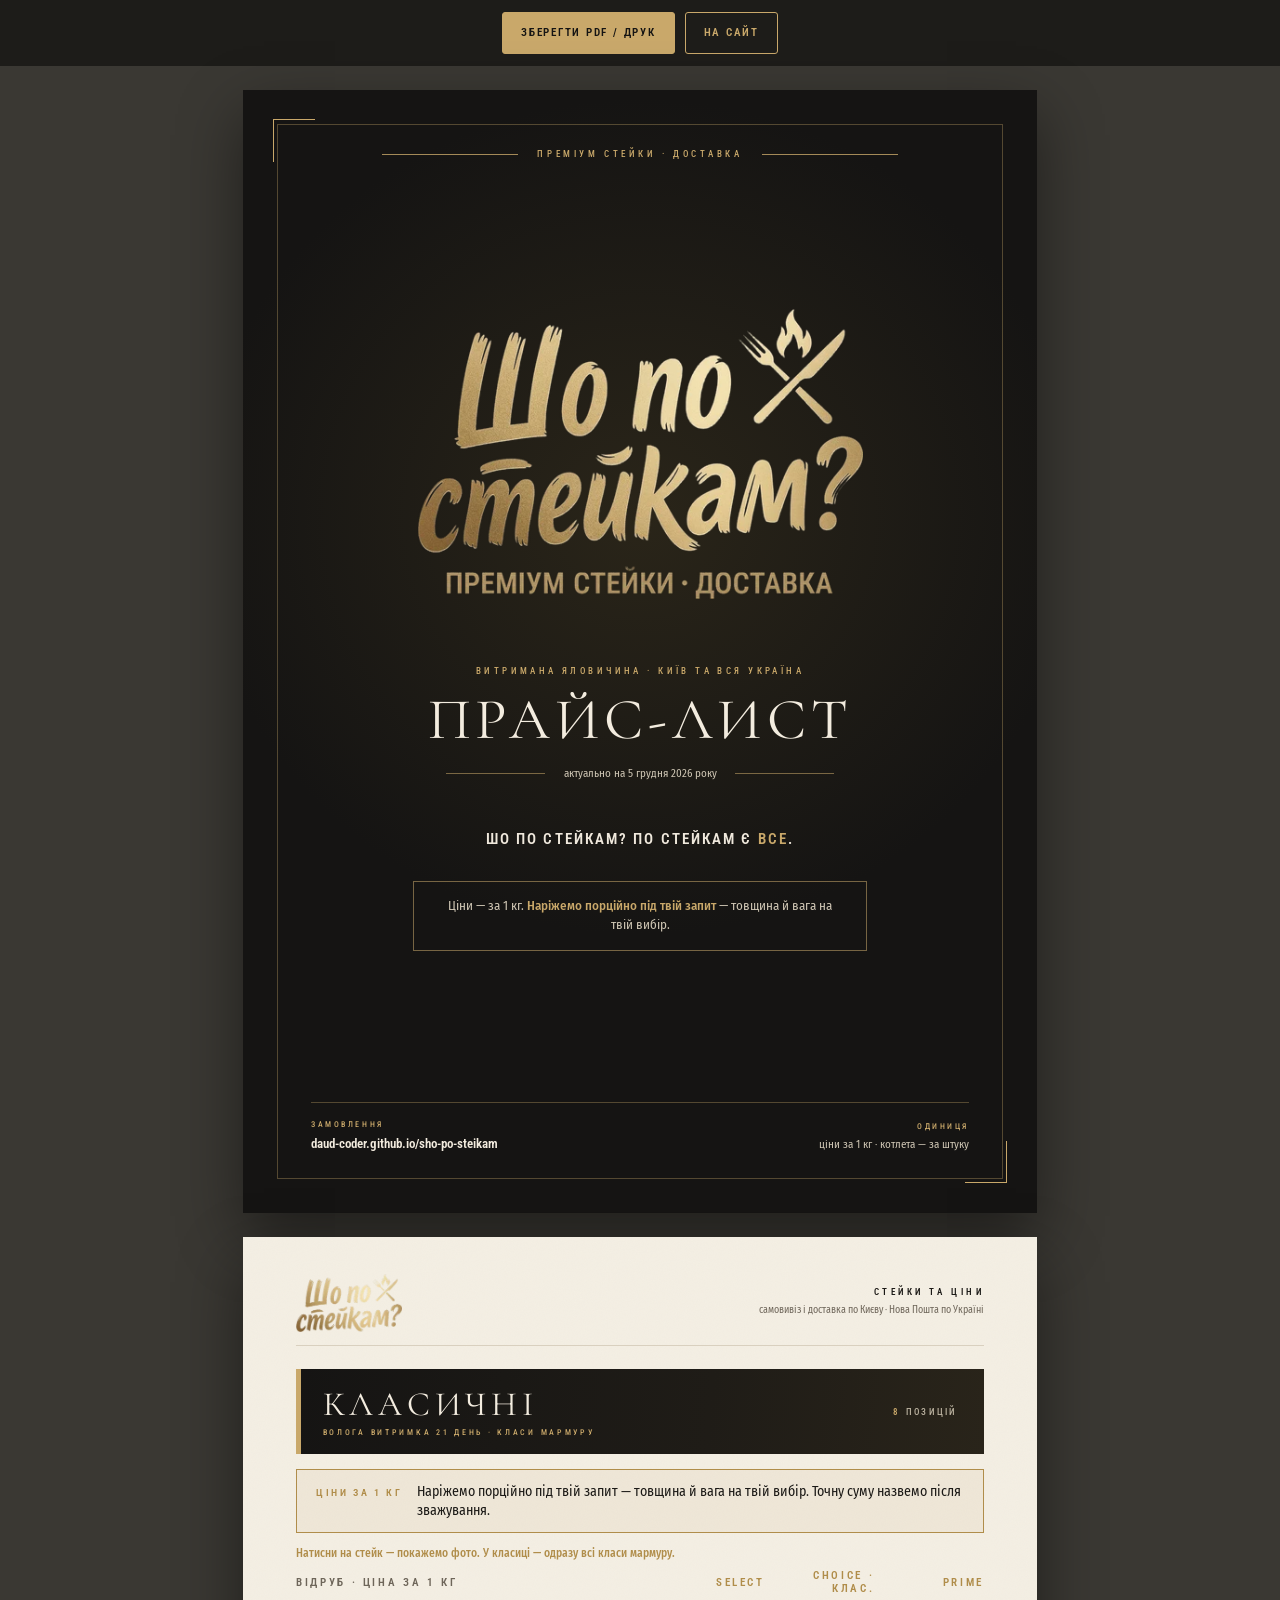
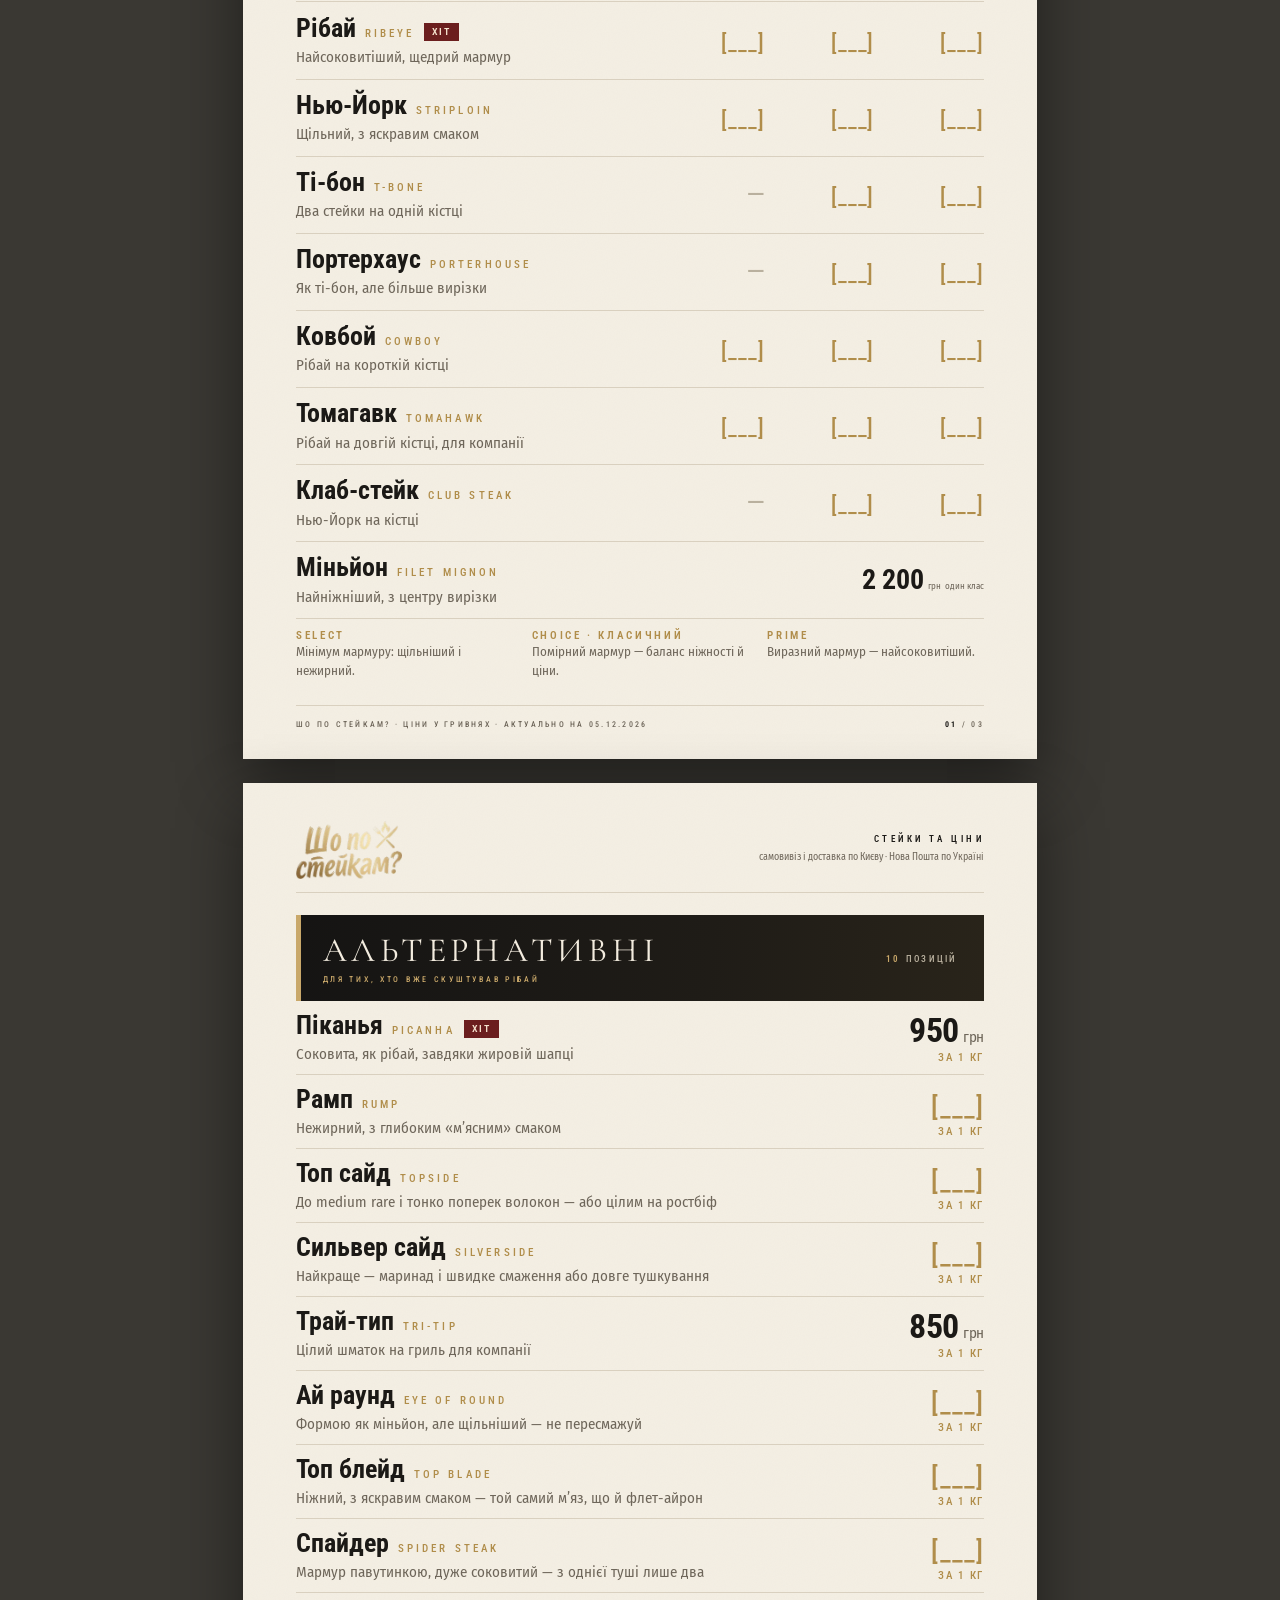
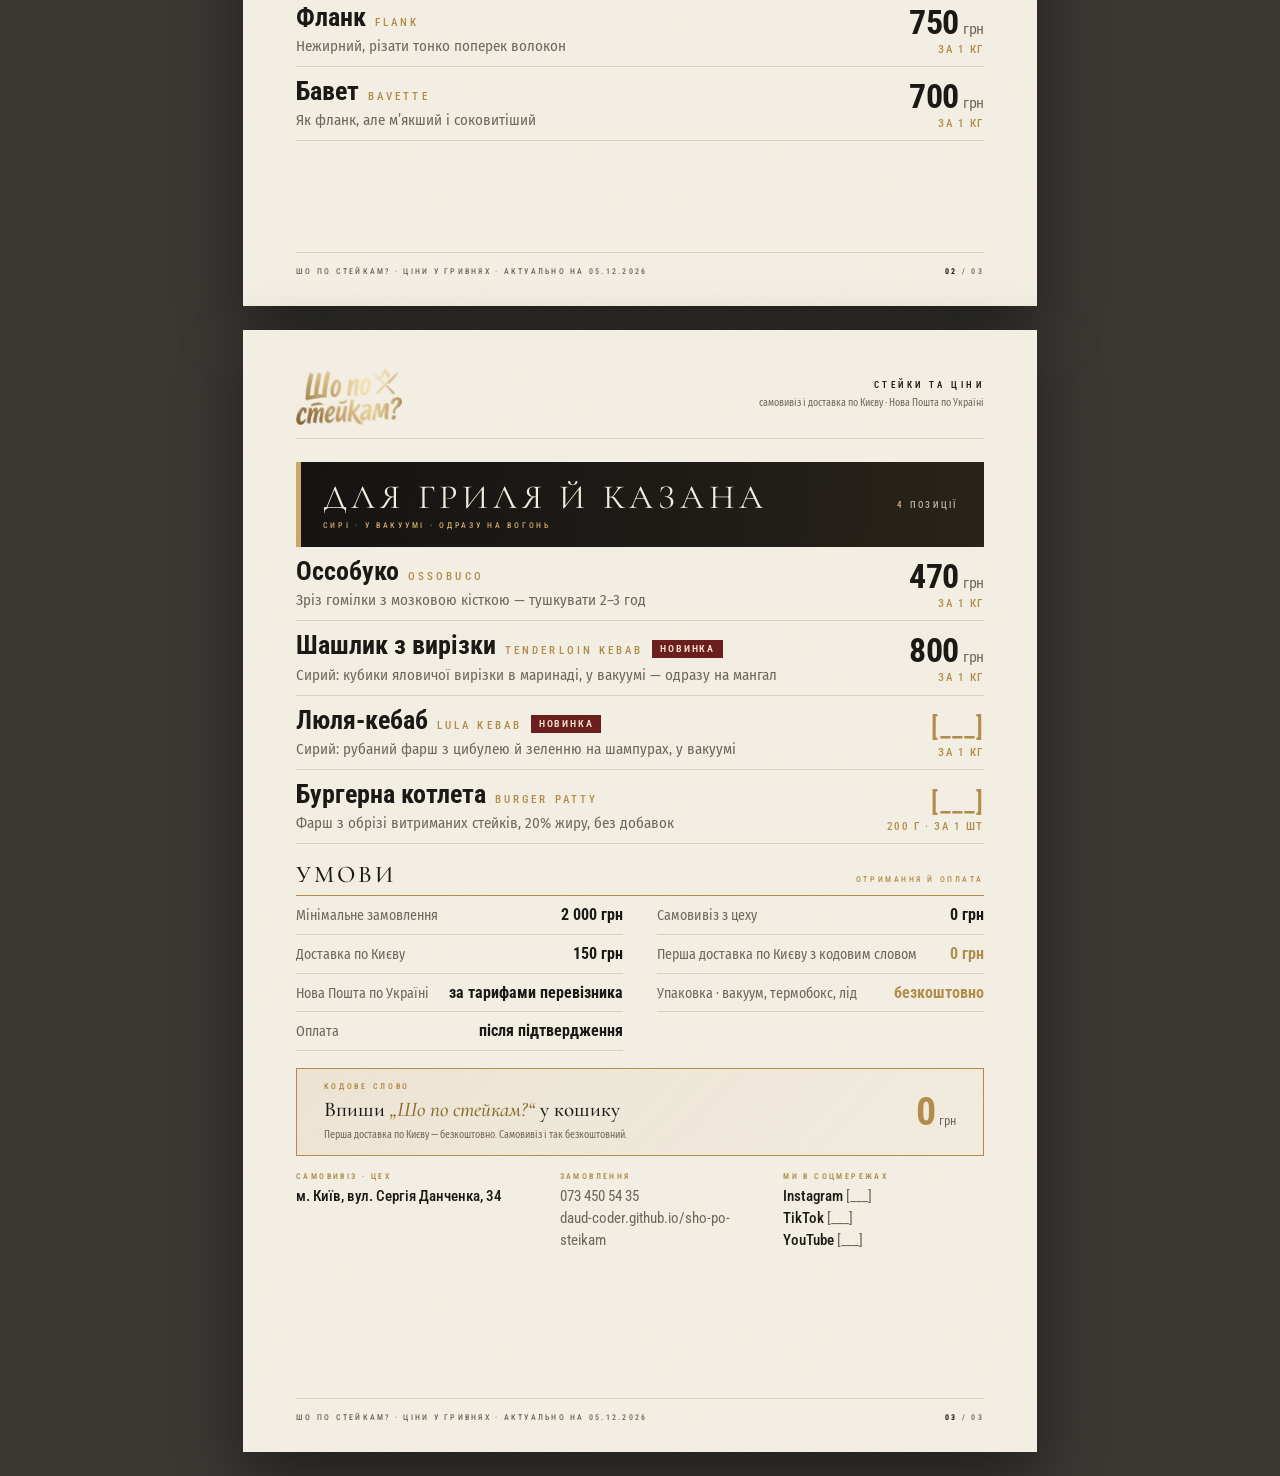
==== commit f469e5e6: "Прайс: доставка по Києву 150 грн, Нова Пошта за тарифами перевізника, упаковка безкоштовно Co-Author" ====
--- a/price/index.html
+++ b/price/index.html
@@ -258,7 +258,7 @@
   <section class="sheet page">
     <header class="phead">
       <img src="../img/logo-header.webp" alt="Шо по стейкам?" width="240" height="131">
-      <p><b>Стейки та ціни</b>самовивіз у Києві · Нова Пошта по Україні</p>
+      <p><b>Стейки та ціни</b>самовивіз і доставка по Києву · Нова Пошта по Україні</p>
     </header>
 
     <div class="band"><div><h2>Класичні</h2><p>Волога витримка 21 день · класи мармуру</p></div><span data-count="classic"></span></div>
@@ -279,7 +279,7 @@
   <section class="sheet page">
     <header class="phead">
       <img src="../img/logo-header.webp" alt="Шо по стейкам?" width="240" height="131">
-      <p><b>Стейки та ціни</b>самовивіз у Києві · Нова Пошта по Україні</p>
+      <p><b>Стейки та ціни</b>самовивіз і доставка по Києву · Нова Пошта по Україні</p>
     </header>
 
     <div class="band"><div><h2>Альтернативні</h2><p>Для тих, хто вже скуштував рібай</p></div><span data-count="alt"></span></div>
@@ -292,7 +292,7 @@
   <section class="sheet page">
     <header class="phead">
       <img src="../img/logo-header.webp" alt="Шо по стейкам?" width="240" height="131">
-      <p><b>Стейки та ціни</b>самовивіз у Києві · Нова Пошта по Україні</p>
+      <p><b>Стейки та ціни</b>самовивіз і доставка по Києву · Нова Пошта по Україні</p>
     </header>
 
     <div class="band"><div><h2>Для гриля й казана</h2><p>Сирі · у вакуумі · одразу на вогонь</p></div><span data-count="burger"></span></div>
@@ -302,14 +302,15 @@
     <dl class="terms">
       <div><dt>Мінімальне замовлення</dt><dd data-min>2 000 грн</dd></div>
       <div><dt>Самовивіз з цеху</dt><dd>0 грн</dd></div>
-      <div><dt>Нова Пошта по Україні</dt><dd data-np>150 грн</dd></div>
-      <div><dt>Перша доставка НП з кодовим словом</dt><dd class="gold">0 грн</dd></div>
-      <div><dt>Упаковка</dt><dd>вакуум + термобокс з льодом</dd></div>
+      <div><dt>Доставка по Києву</dt><dd>150 грн</dd></div>
+      <div><dt>Перша доставка по Києву з кодовим словом</dt><dd class="gold">0 грн</dd></div>
+      <div><dt>Нова Пошта по Україні</dt><dd>за тарифами перевізника</dd></div>
+      <div><dt>Упаковка · вакуум, термобокс, лід</dt><dd class="gold">безкоштовно</dd></div>
       <div><dt>Оплата</dt><dd>після підтвердження</dd></div>
     </dl>
 
     <div class="promo">
-      <div><b>Кодове слово</b><p>Впиши <em>„Шо по стейкам?“</em> у кошику</p><small>Перша доставка Новою Поштою — безкоштовно. Самовивіз і так безкоштовний.</small></div>
+      <div><b>Кодове слово</b><p>Впиши <em>„Шо по стейкам?“</em> у кошику</p><small>Перша доставка по Києву — безкоштовно. Самовивіз і так безкоштовний.</small></div>
       <div class="promo__zero">0<small>грн</small></div>
     </div>
 
@@ -374,7 +375,6 @@
 
     // умови й контакти з config.js
     if (CFG.minOrder) document.querySelector('[data-min]').textContent = num(CFG.minOrder) + ' грн';
-    if (CFG.deliveryFee && CFG.deliveryFee.np != null) document.querySelector('[data-np]').textContent = num(CFG.deliveryFee.np) + ' грн';
     if (CFG.pickupAddress) document.querySelector('[data-addr]').textContent = CFG.pickupAddress;
     if (CFG.phone) document.querySelector('[data-phone]').textContent = CFG.phone;
     function social(key, sel) { var v = CFG[key]; if (v && v !== '#') document.querySelector(sel).textContent = v.replace(/^https?:\/\/(www\.)?/, ''); }
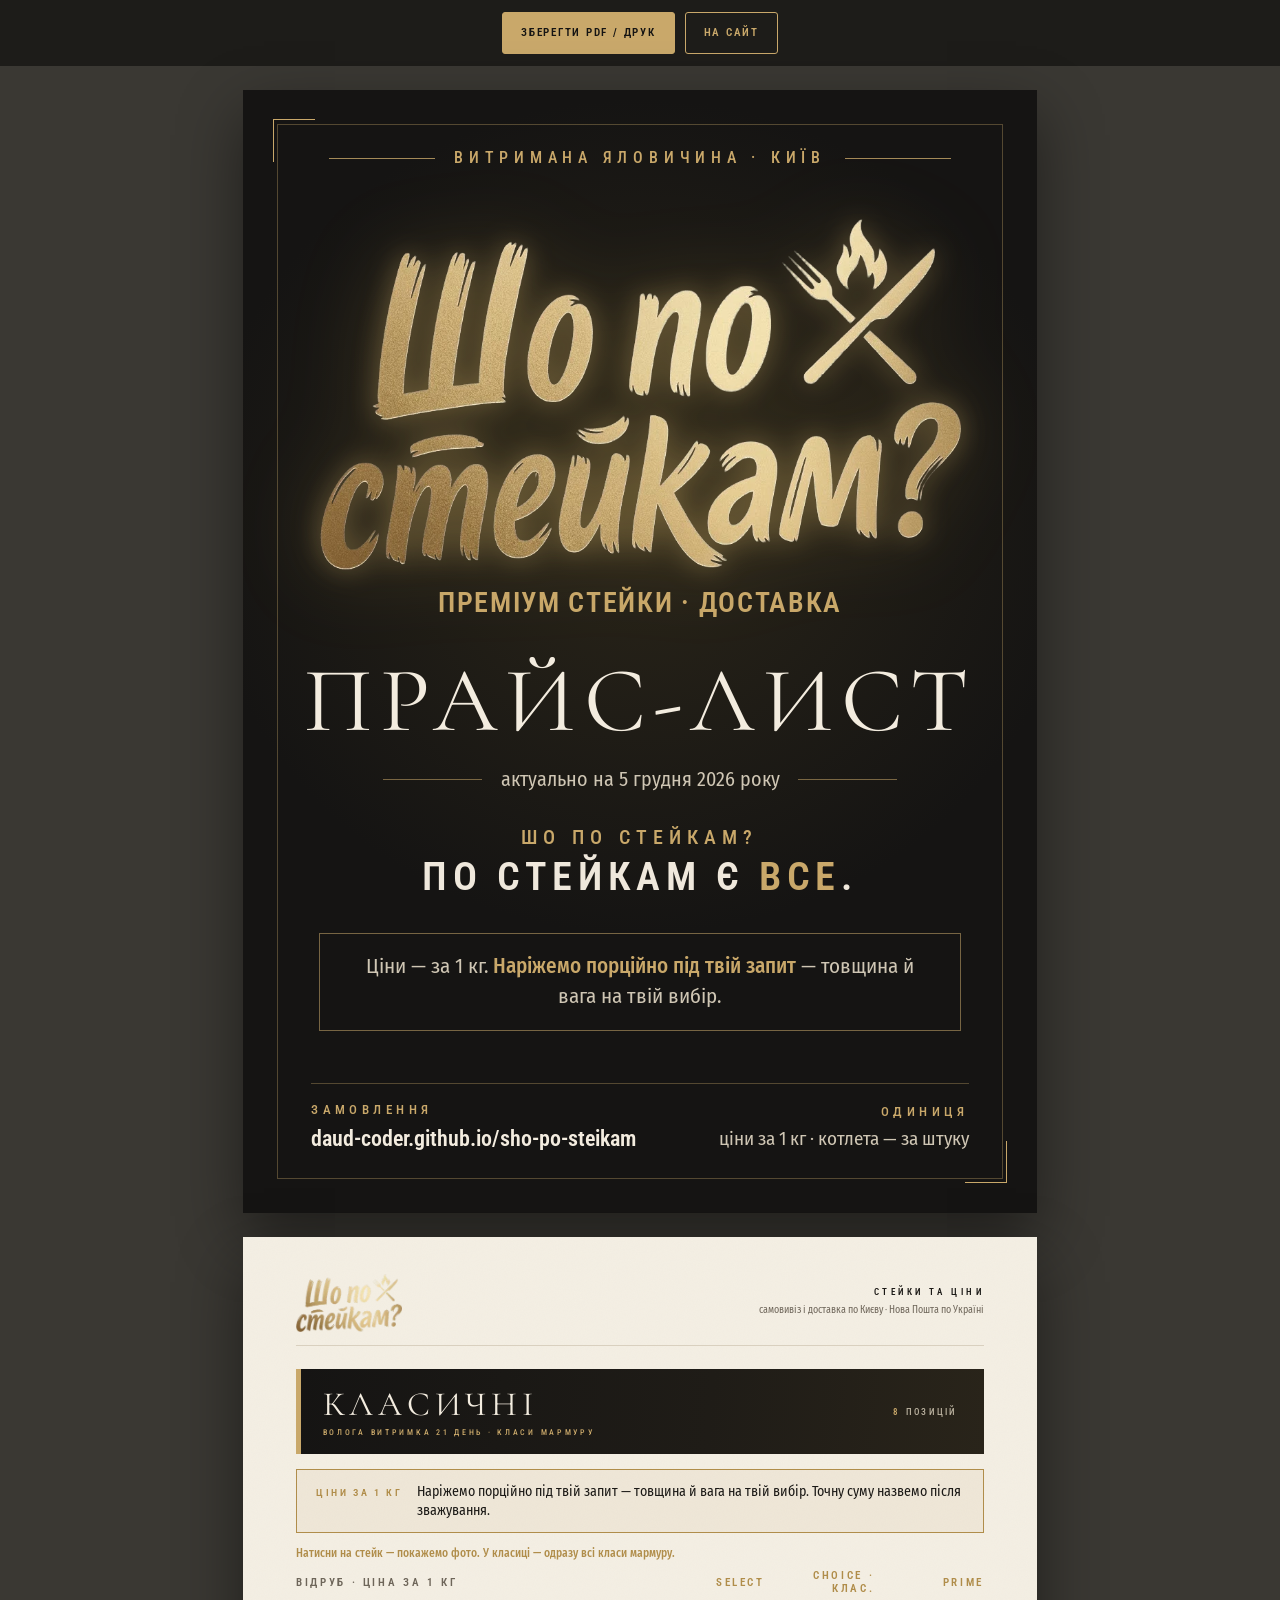
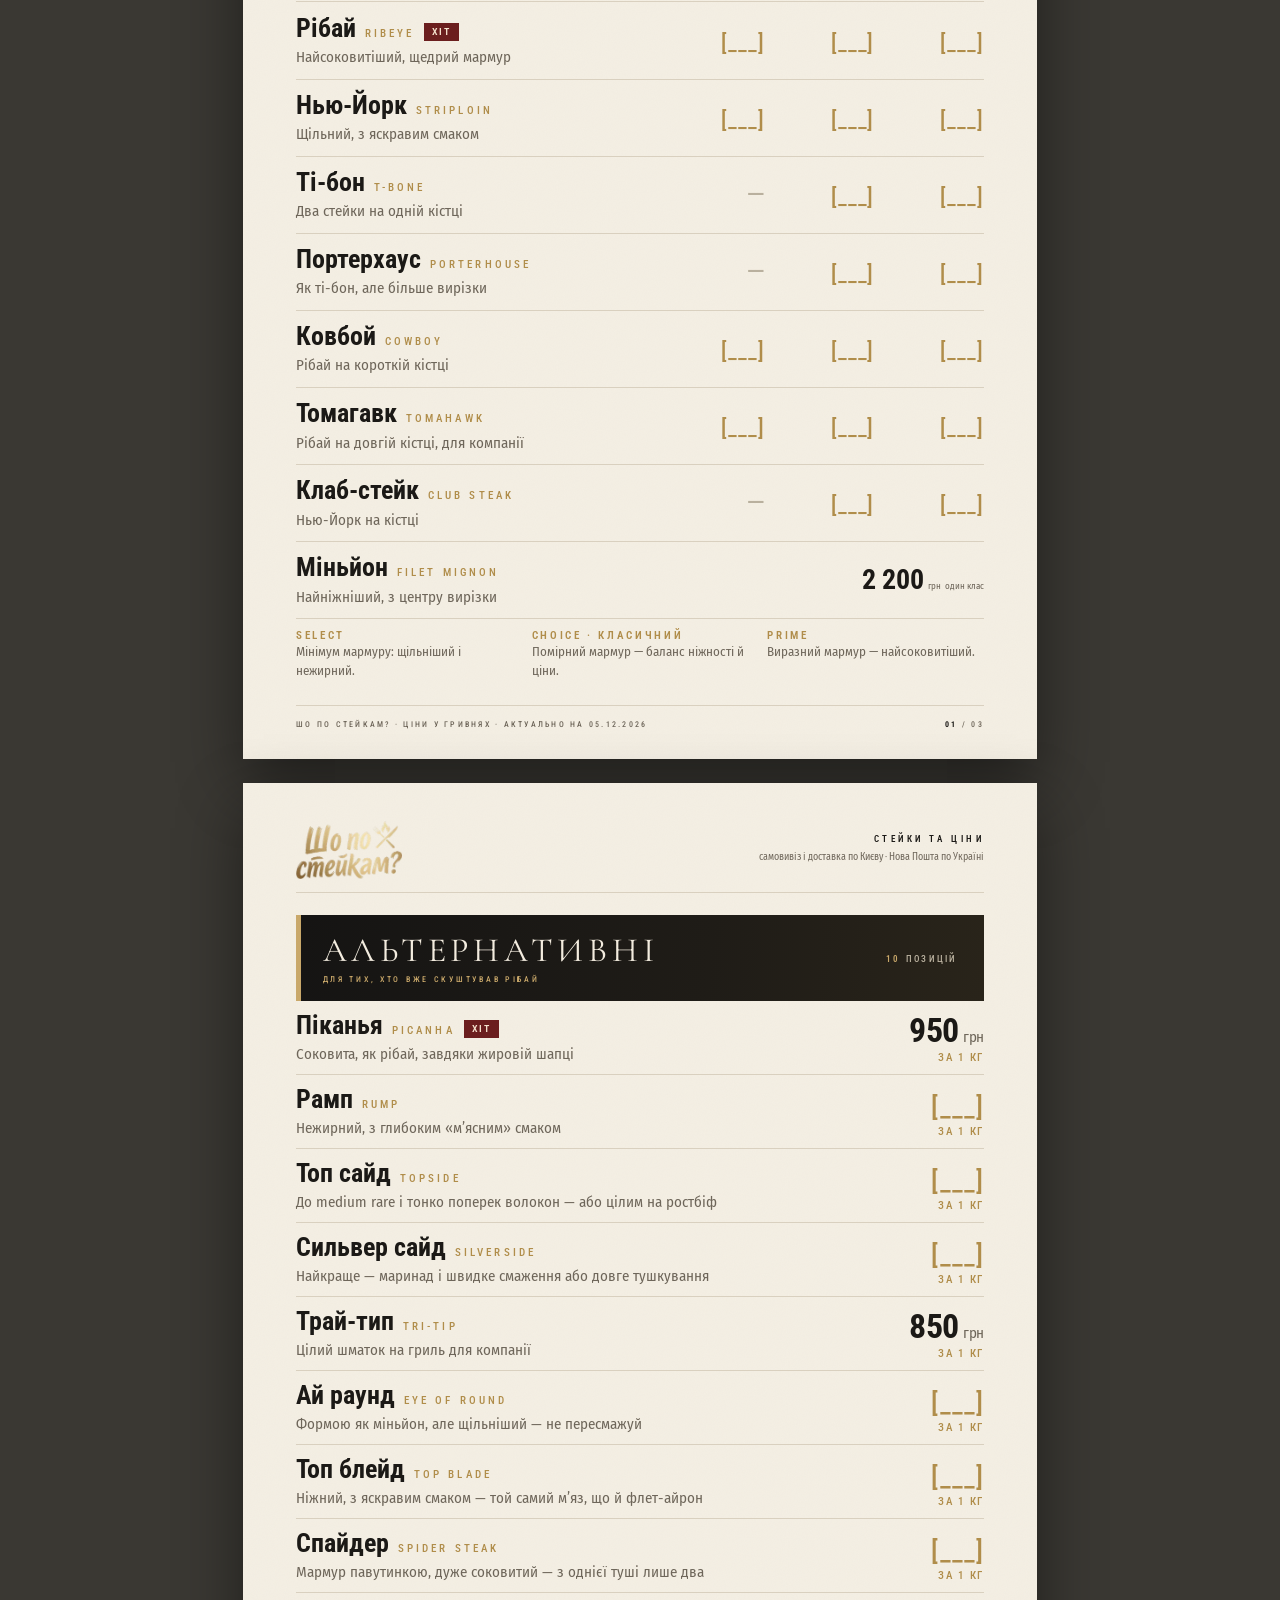
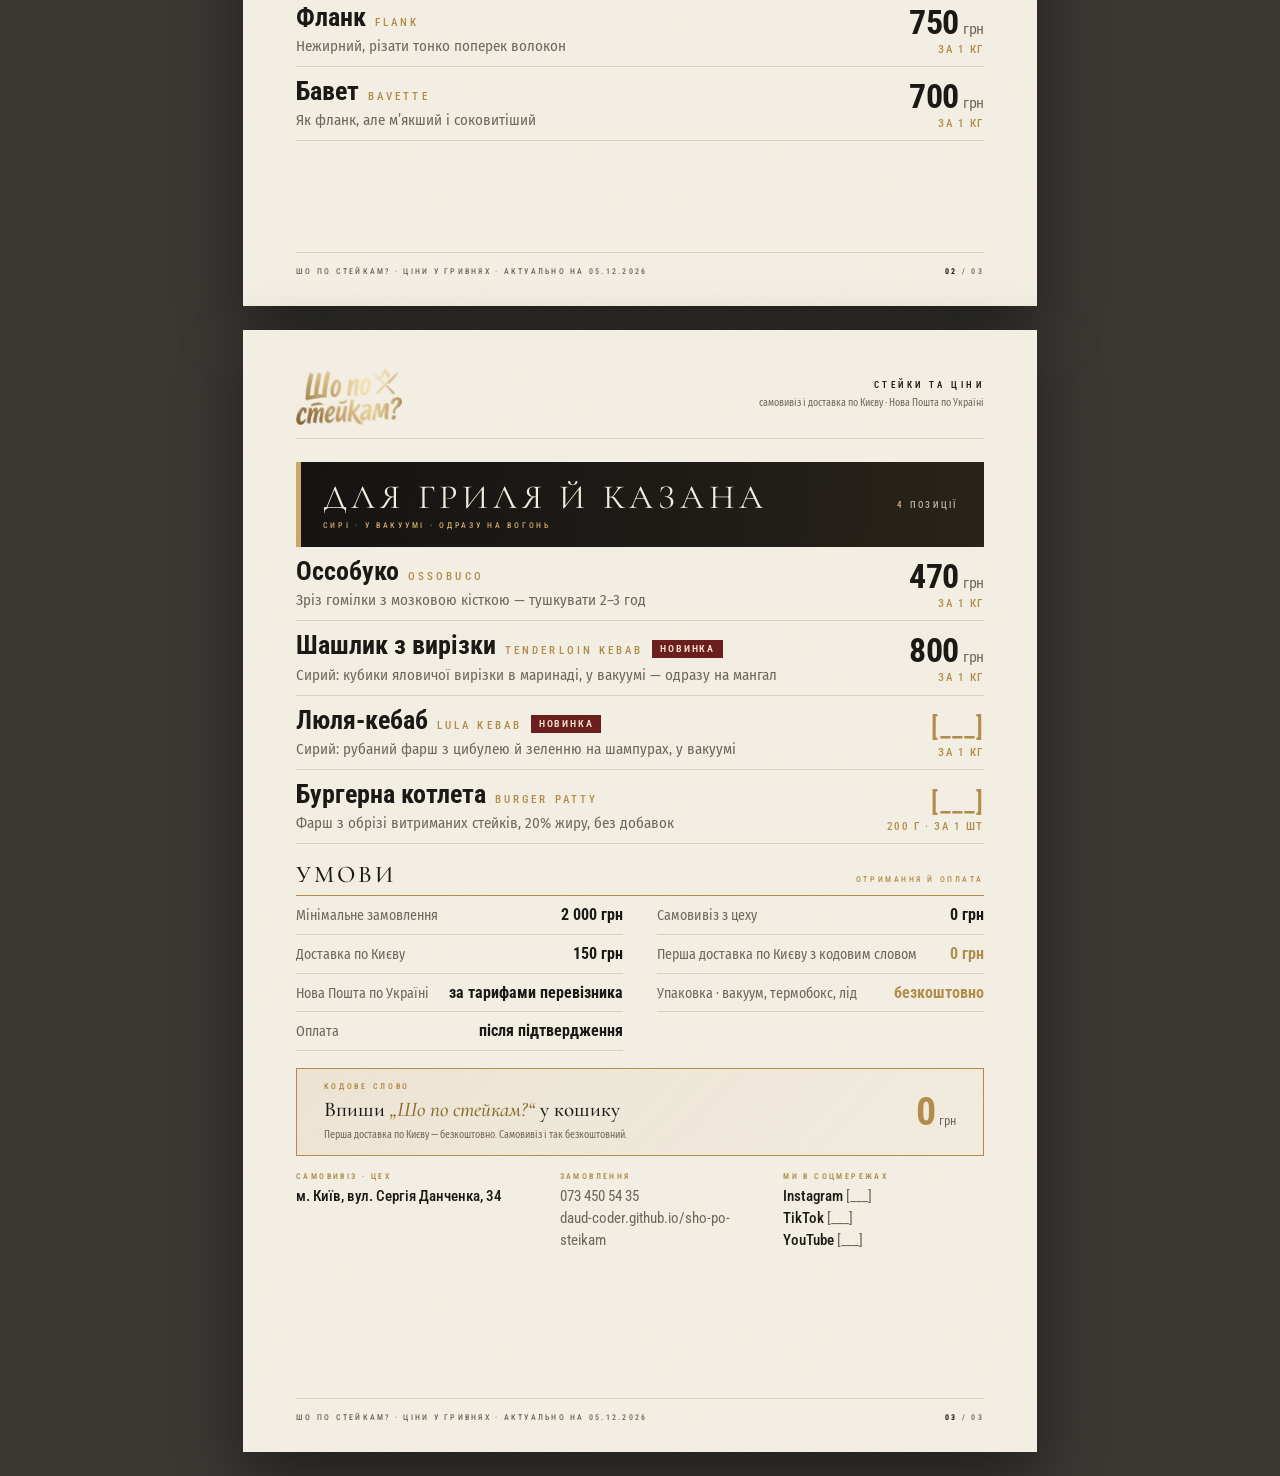
==== commit bb36625e: "Прайс: чіткий вордмарк із золотим сяйвом, більші тексти обкладинки, акцент «По стейкам є ВСЕ» Co-Aut" ====
--- a/price/index.html
+++ b/price/index.html
@@ -45,25 +45,27 @@
     .cover__frame::before, .cover__frame::after { content: ''; position: absolute; width: 11mm; height: 11mm; border: 1.5px solid var(--gold-l); }
     .cover__frame::before { top: -1.5mm; left: -1.5mm; border-right: 0; border-bottom: 0; }
     .cover__frame::after { right: -1.5mm; bottom: -1.5mm; border-left: 0; border-top: 0; }
-    .cover__top { display: flex; align-items: center; justify-content: center; gap: 5mm; margin-top: 4mm; font: 500 8.5px/1 var(--cond); letter-spacing: .42em; text-transform: uppercase; color: var(--gold-l); }
-    .cover__top::before, .cover__top::after { content: ''; width: 36mm; height: 1px; background: var(--gold-l); opacity: .8; }
+    .cover__top { display: flex; align-items: center; justify-content: center; gap: 5mm; margin-top: 4mm; font: 500 16px/1 var(--cond); letter-spacing: .36em; text-transform: uppercase; color: var(--gold-l); }
+    .cover__top::before, .cover__top::after { content: ''; width: 28mm; height: 1px; background: var(--gold-l); opacity: .8; }
     .cover__mid { flex: 1; display: flex; flex-direction: column; align-items: center; justify-content: center; text-align: center; }
-    .cover__logo { width: 118mm; height: auto; }
-    .cover__kicker { margin-top: 18mm; font: 500 9px/1 var(--cond); letter-spacing: .38em; text-transform: uppercase; color: var(--gold-l); }
-    .cover__title { margin-top: 4mm; font: 400 58px/1 var(--serif); letter-spacing: .08em; text-transform: uppercase; color: #f3ecdf; }
-    .cover__date { display: flex; align-items: center; gap: 5mm; margin-top: 5mm; font: 400 11px/1 var(--body); color: #cfc6b4; }
+    .cover__logo { width: 170mm; height: auto; filter: drop-shadow(0 0 14px rgba(214,178,104,.38)) drop-shadow(0 0 42px rgba(201,162,74,.22)); }
+    .cover__tag { margin-top: 5mm; font: 600 28px/1 var(--cond); letter-spacing: .06em; text-transform: uppercase; color: var(--gold-l); }
+    .cover__kicker { margin-top: 14mm; font: 500 17px/1 var(--cond); letter-spacing: .26em; text-transform: uppercase; color: var(--gold-l); }
+    .cover__title { margin-top: 10mm; font: 400 92px/1 var(--serif); letter-spacing: .08em; text-transform: uppercase; color: #f3ecdf; }
+    .cover__date { display: flex; align-items: center; gap: 5mm; margin-top: 6mm; font: 400 20px/1 var(--body); color: #cfc6b4; }
     .cover__date::before, .cover__date::after { content: ''; width: 26mm; height: 1px; background: rgba(201,168,106,.55); }
-    .cover__slogan { margin-top: 14mm; font: 600 15px/1 var(--cond); letter-spacing: .14em; text-transform: uppercase; }
+    .cover__slogan { margin-top: 10mm; font: 600 40px/1.1 var(--cond); letter-spacing: .14em; text-transform: uppercase; }
     .cover__slogan em { font-style: normal; color: var(--gold-l); }
-    .cover__cut { margin-top: 9mm; max-width: 120mm; padding: 4mm 7mm; border: 1px solid rgba(201,168,106,.55); font: 400 13px/1.45 var(--body); color: #cfc6b4; }
+    .cover__slogan span { display: block; margin-bottom: 2mm; font: 500 20px/1 var(--cond); letter-spacing: .3em; color: var(--gold-l); }
+    .cover__cut { margin-top: 9mm; max-width: 170mm; padding: 5mm 8mm; border: 1px solid rgba(201,168,106,.55); font: 400 21px/1.4 var(--body); color: #cfc6b4; }
     .cover__cut em { font-style: normal; color: var(--gold-l); font-weight: 500; }
     .cutnote { display: flex; align-items: baseline; gap: 4mm; margin-top: 4mm; padding: 3mm 5mm; border: 1px solid var(--gold); background: rgba(176,141,74,.08); font: 400 14px/1.4 var(--body); color: var(--text); }
     .cutnote b { flex: none; font: 600 10px/1 var(--cond); letter-spacing: .26em; text-transform: uppercase; color: var(--gold); }
     .cover__bottom { display: flex; justify-content: space-between; align-items: flex-end; margin: 0 6mm 4mm; padding-top: 5mm; border-top: 1px solid rgba(201,168,106,.35); }
-    .cover__bottom b { display: block; margin-bottom: 2mm; font: 500 7.5px/1 var(--cond); letter-spacing: .34em; text-transform: uppercase; color: var(--gold-l); }
-    .cover__bottom p { font: 600 13px/1.2 var(--cond); color: #f3ecdf; }
+    .cover__bottom b { display: block; margin-bottom: 2.5mm; font: 500 13px/1 var(--cond); letter-spacing: .34em; text-transform: uppercase; color: var(--gold-l); }
+    .cover__bottom p { font: 600 22px/1.2 var(--cond); color: #f3ecdf; }
     .cover__bottom div:last-child { text-align: right; }
-    .cover__bottom div:last-child p { font: 400 11px/1.3 var(--body); color: #cfc6b4; }
+    .cover__bottom div:last-child p { font: 400 19px/1.3 var(--body); color: #cfc6b4; }
 
     /* ---------- кремові аркуші ---------- */
     .page { background: var(--paper); padding: 10mm 14mm 8mm; }
@@ -188,12 +190,16 @@
       .cover { min-height: 92vh; padding: 28px 22px; }
       .cover__frame { inset: 12px; }
       .cover__top::before, .cover__top::after { width: 40px; }
-      .cover__logo { width: 82%; }
-      .cover__kicker { margin-top: 44px; font-size: 9px; letter-spacing: .26em; }
-      .cover__title { font-size: 44px; }
+      .cover__logo { width: 96%; }
+      .cover__tag { font-size: 17px; }
+      .cover__top { font-size: 10px; letter-spacing: .24em; }
+      .cover__kicker { margin-top: 36px; font-size: 11px; letter-spacing: .2em; }
+      .cover__title { font-size: 48px; }
+      .cover__date { font-size: 13px; }
+      .cover__bottom p { font-size: 15px; } .cover__bottom div:last-child p { font-size: 13px; } .cover__bottom b { font-size: 9px; }
       .cover__date::before, .cover__date::after { width: 40px; }
-      .cover__slogan { margin-top: 36px; font-size: 13px; }
-      .cover__cut { margin-top: 22px; font-size: 13px; padding: 12px 14px; }
+      .cover__slogan { margin-top: 30px; font-size: 24px; } .cover__slogan span { font-size: 12px; }
+      .cover__cut { margin-top: 22px; font-size: 14px; padding: 12px 14px; }
       .cutnote { flex-direction: column; gap: 6px; padding: 12px 14px; font-size: 14px; }
       .cover__bottom { flex-direction: column; align-items: flex-start; gap: 12px; margin: 0 4px 6px; }
       .cover__bottom div:last-child { text-align: left; }
@@ -239,13 +245,14 @@
   <!-- ОБКЛАДИНКА -->
   <section class="sheet cover">
     <span class="cover__frame"></span>
-    <p class="cover__top">Преміум стейки · доставка</p>
+    <p class="cover__top">Витримана яловичина · Київ</p>
     <div class="cover__mid">
-      <img class="cover__logo" src="../img/logo-full.webp" alt="Шо по стейкам? — преміум стейки, доставка" width="480" height="312">
-      <p class="cover__kicker">Витримана яловичина · Київ та вся Україна</p>
+      <img class="cover__logo" src="../images/wordmark-hq.png" alt="Шо по стейкам?" width="947" height="524">
+      <p class="cover__tag">Преміум стейки · доставка</p>
+      
       <h1 class="cover__title">Прайс-лист</h1>
       <p class="cover__date" data-date>актуально</p>
-      <p class="cover__slogan">Шо по стейкам? По стейкам є <em>все</em>.</p>
+      <p class="cover__slogan"><span>Шо по стейкам?</span>По стейкам є <em>ВСЕ</em>.</p>
       <p class="cover__cut">Ціни — за 1 кг. <em>Наріжемо порційно під твій запит</em> — товщина й вага на твій вибір.</p>
     </div>
     <div class="cover__bottom">
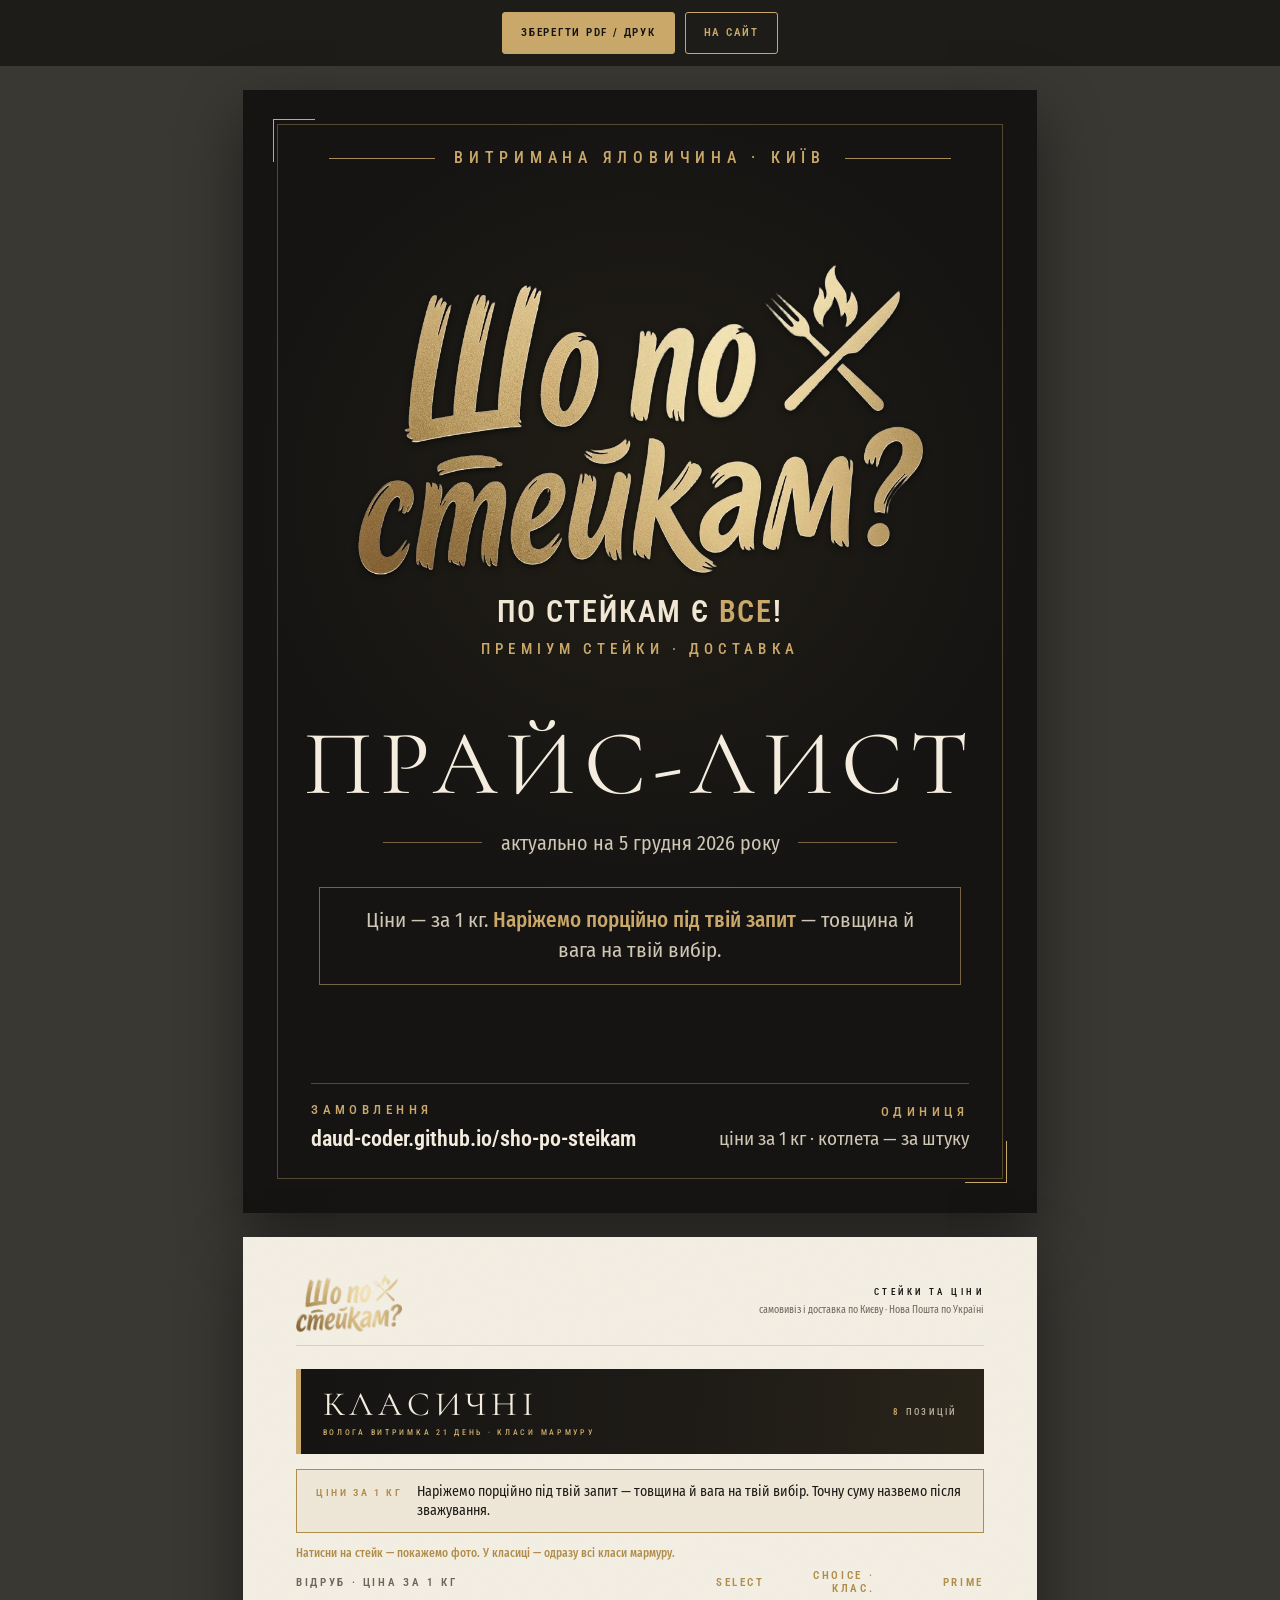
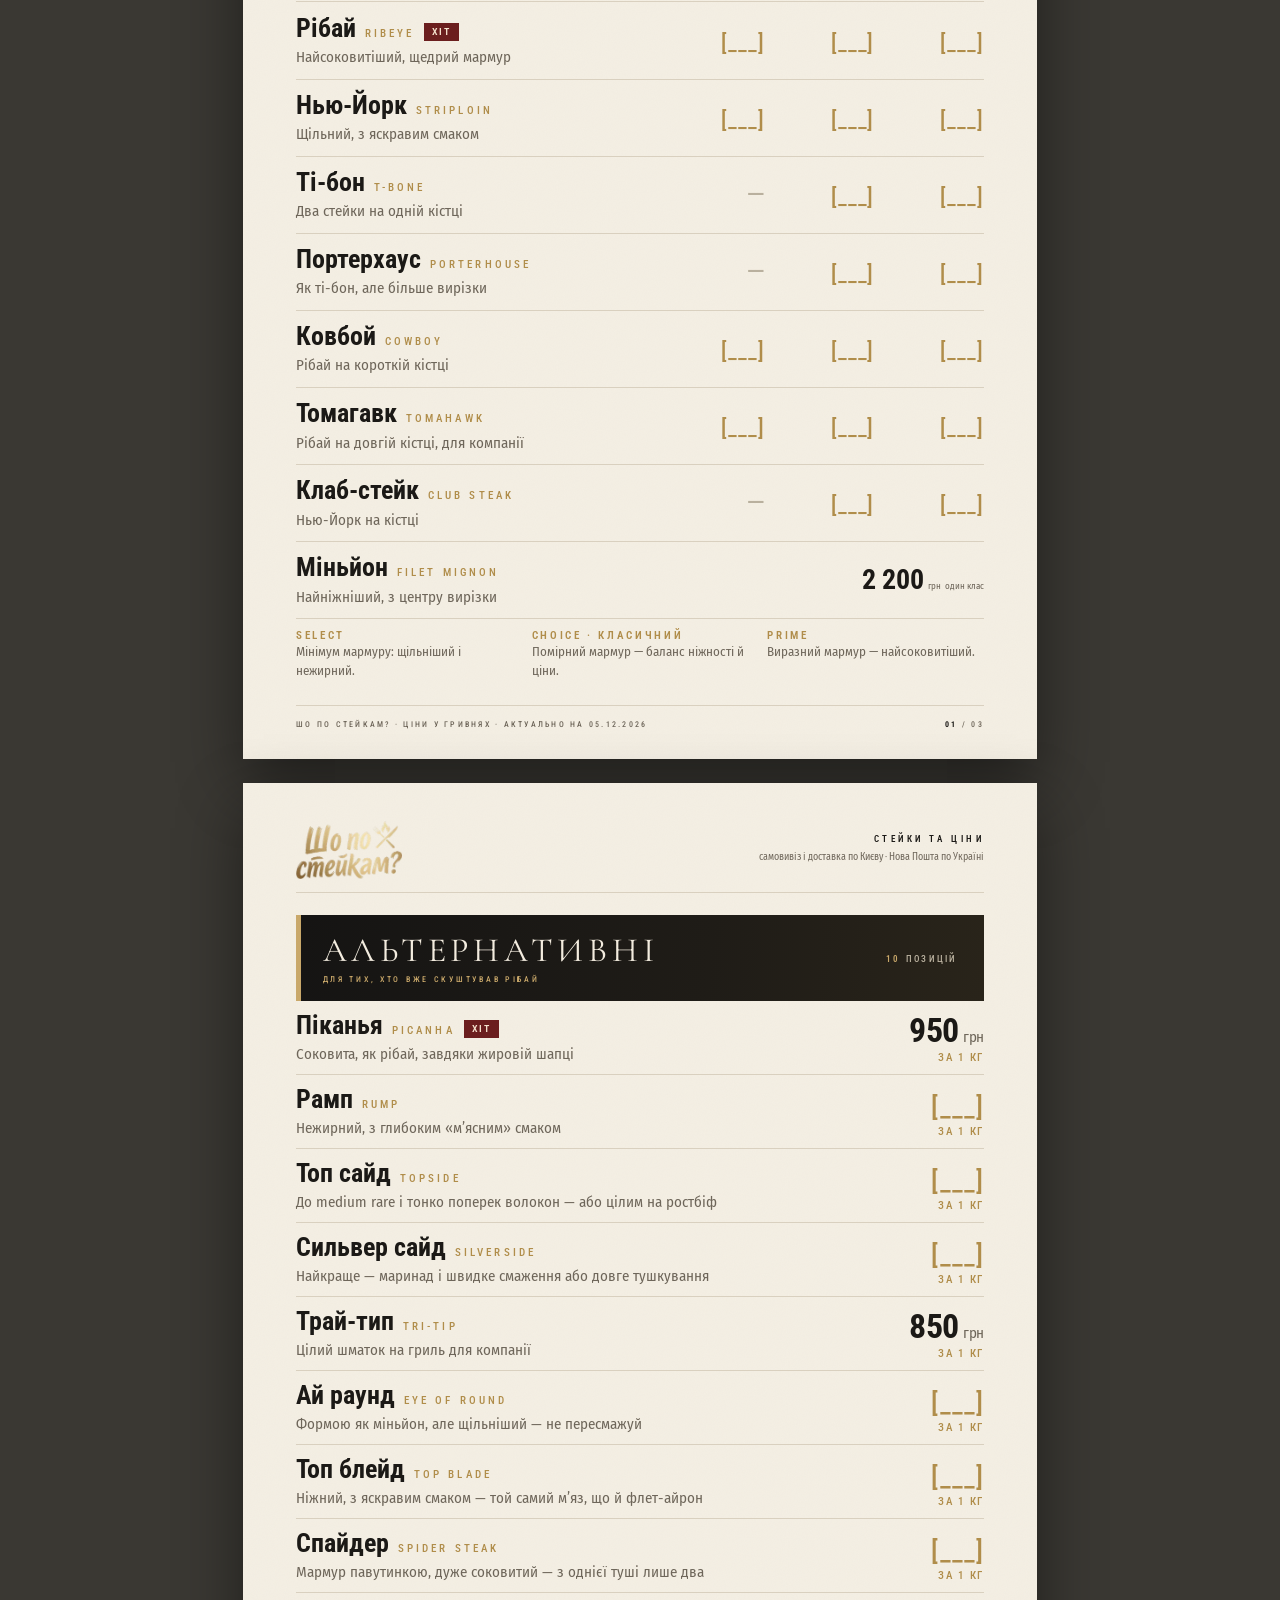
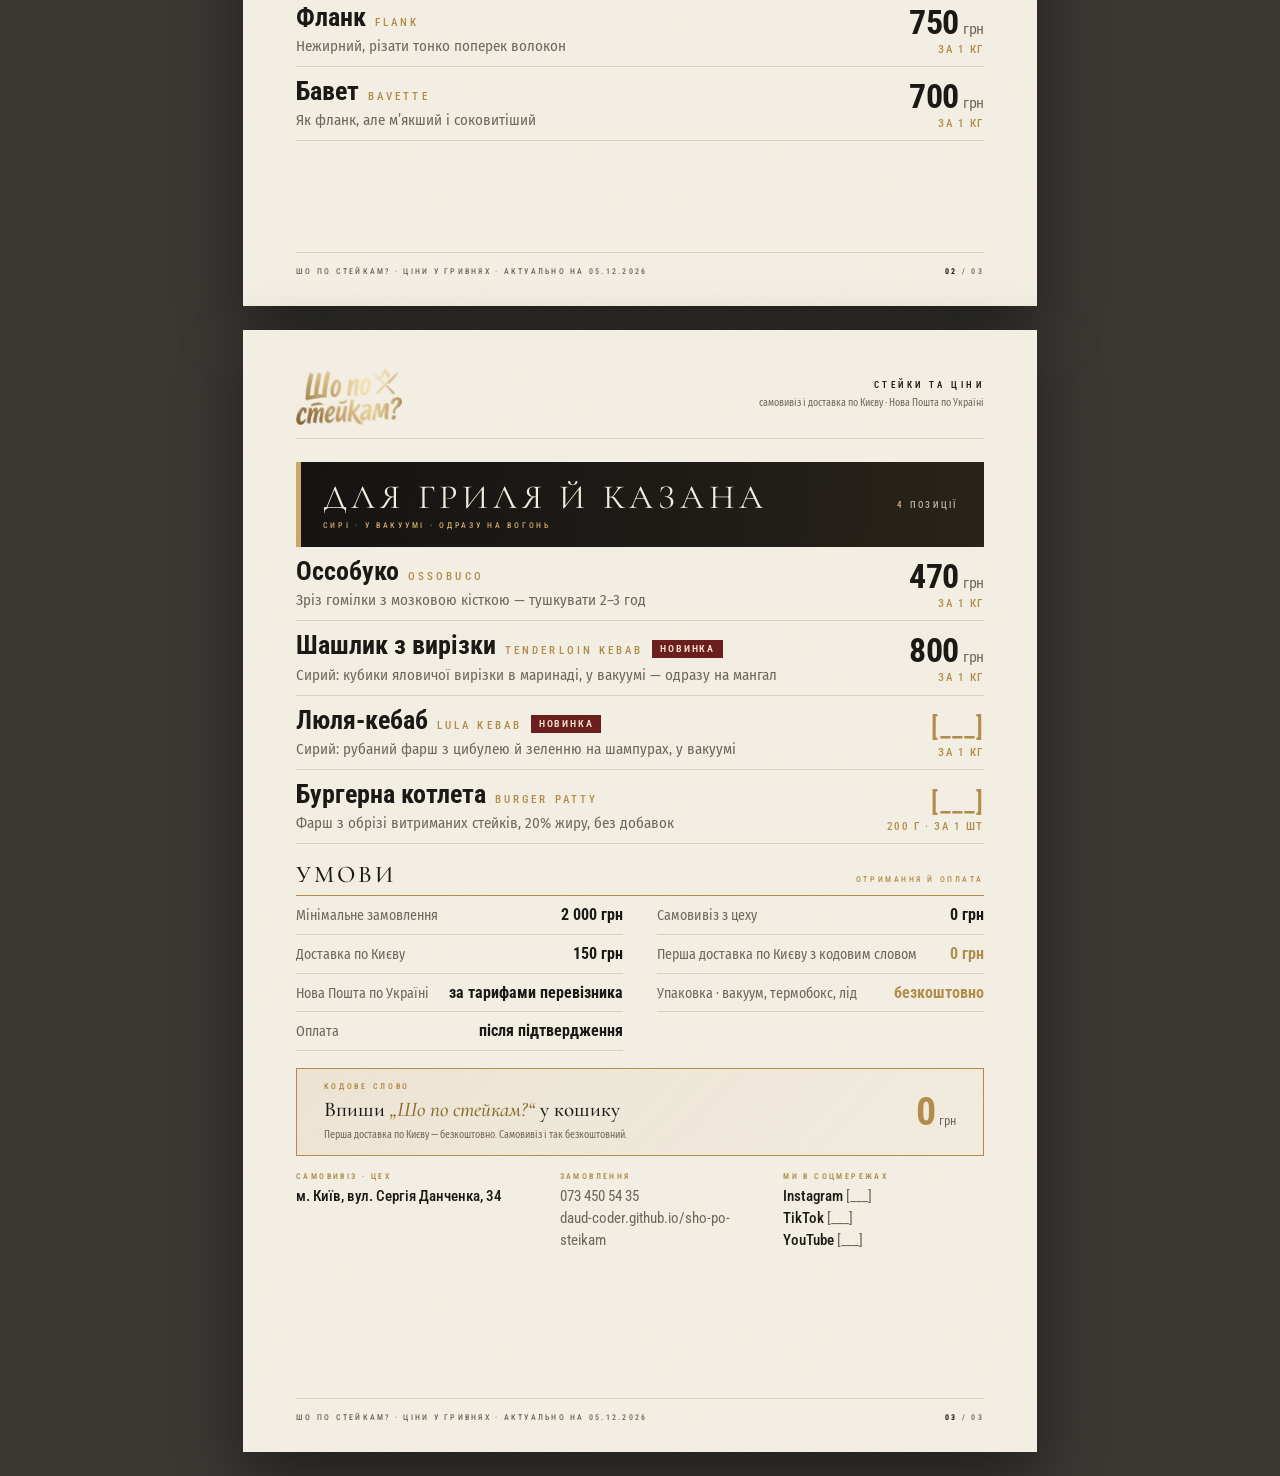
==== commit 3ae29a2b: "Прайс: чіткий логотип без сяйва, «По стейкам є ВСЕ!» під ним Co-Authored-By: Claude Opus 5.5 <norepl" ====
--- a/price/index.html
+++ b/price/index.html
@@ -40,7 +40,7 @@
     .sheet { position: relative; width: 210mm; min-height: 297mm; margin: 24px auto; display: flex; flex-direction: column; box-shadow: 0 24px 60px rgba(0,0,0,.45); overflow: hidden; }
 
     /* ---------- обкладинка ---------- */
-    .cover { background: radial-gradient(90% 60% at 50% 38%, #2a2519 0%, #151413 62%), var(--ink); color: #efe8dc; padding: 12mm; }
+    .cover { background: radial-gradient(80% 55% at 50% 36%, #221e16 0%, #151413 65%), var(--ink); color: #efe8dc; padding: 12mm; }
     .cover__frame { position: absolute; inset: 9mm; border: 1px solid rgba(201,168,106,.35); pointer-events: none; }
     .cover__frame::before, .cover__frame::after { content: ''; position: absolute; width: 11mm; height: 11mm; border: 1.5px solid var(--gold-l); }
     .cover__frame::before { top: -1.5mm; left: -1.5mm; border-right: 0; border-bottom: 0; }
@@ -48,10 +48,12 @@
     .cover__top { display: flex; align-items: center; justify-content: center; gap: 5mm; margin-top: 4mm; font: 500 16px/1 var(--cond); letter-spacing: .36em; text-transform: uppercase; color: var(--gold-l); }
     .cover__top::before, .cover__top::after { content: ''; width: 28mm; height: 1px; background: var(--gold-l); opacity: .8; }
     .cover__mid { flex: 1; display: flex; flex-direction: column; align-items: center; justify-content: center; text-align: center; }
-    .cover__logo { width: 170mm; height: auto; filter: drop-shadow(0 0 14px rgba(214,178,104,.38)) drop-shadow(0 0 42px rgba(201,162,74,.22)); }
-    .cover__tag { margin-top: 5mm; font: 600 28px/1 var(--cond); letter-spacing: .06em; text-transform: uppercase; color: var(--gold-l); }
+    .cover__logo { width: 150mm; height: auto; filter: drop-shadow(0 2px 3px rgba(0,0,0,.55)); }
+    .cover__tag { margin-top: 6mm; font: 600 30px/1 var(--cond); letter-spacing: .06em; text-transform: uppercase; color: #efe6d4; }
+    .cover__tag em { font-style: normal; color: var(--gold-l); }
+    .cover__sub { margin-top: 4mm; font: 500 15px/1 var(--cond); letter-spacing: .34em; text-transform: uppercase; color: var(--gold-l); }
     .cover__kicker { margin-top: 14mm; font: 500 17px/1 var(--cond); letter-spacing: .26em; text-transform: uppercase; color: var(--gold-l); }
-    .cover__title { margin-top: 10mm; font: 400 92px/1 var(--serif); letter-spacing: .08em; text-transform: uppercase; color: #f3ecdf; }
+    .cover__title { margin-top: 16mm; font: 400 92px/1 var(--serif); letter-spacing: .08em; text-transform: uppercase; color: #f3ecdf; }
     .cover__date { display: flex; align-items: center; gap: 5mm; margin-top: 6mm; font: 400 20px/1 var(--body); color: #cfc6b4; }
     .cover__date::before, .cover__date::after { content: ''; width: 26mm; height: 1px; background: rgba(201,168,106,.55); }
     .cover__slogan { margin-top: 10mm; font: 600 40px/1.1 var(--cond); letter-spacing: .14em; text-transform: uppercase; }
@@ -191,7 +193,7 @@
       .cover__frame { inset: 12px; }
       .cover__top::before, .cover__top::after { width: 40px; }
       .cover__logo { width: 96%; }
-      .cover__tag { font-size: 17px; }
+      .cover__tag { font-size: 20px; } .cover__sub { font-size: 10px; letter-spacing: .24em; }
       .cover__top { font-size: 10px; letter-spacing: .24em; }
       .cover__kicker { margin-top: 36px; font-size: 11px; letter-spacing: .2em; }
       .cover__title { font-size: 48px; }
@@ -248,12 +250,12 @@
     <p class="cover__top">Витримана яловичина · Київ</p>
     <div class="cover__mid">
       <img class="cover__logo" src="../images/wordmark-hq.png" alt="Шо по стейкам?" width="947" height="524">
-      <p class="cover__tag">Преміум стейки · доставка</p>
+      <p class="cover__tag">По стейкам є <em>ВСЕ</em>!</p>
+      <p class="cover__sub">Преміум стейки · доставка</p>
       
       <h1 class="cover__title">Прайс-лист</h1>
       <p class="cover__date" data-date>актуально</p>
-      <p class="cover__slogan"><span>Шо по стейкам?</span>По стейкам є <em>ВСЕ</em>.</p>
-      <p class="cover__cut">Ціни — за 1 кг. <em>Наріжемо порційно під твій запит</em> — товщина й вага на твій вибір.</p>
+            <p class="cover__cut">Ціни — за 1 кг. <em>Наріжемо порційно під твій запит</em> — товщина й вага на твій вибір.</p>
     </div>
     <div class="cover__bottom">
       <div><b>Замовлення</b><p>daud-coder.github.io/sho-po-steikam</p></div>
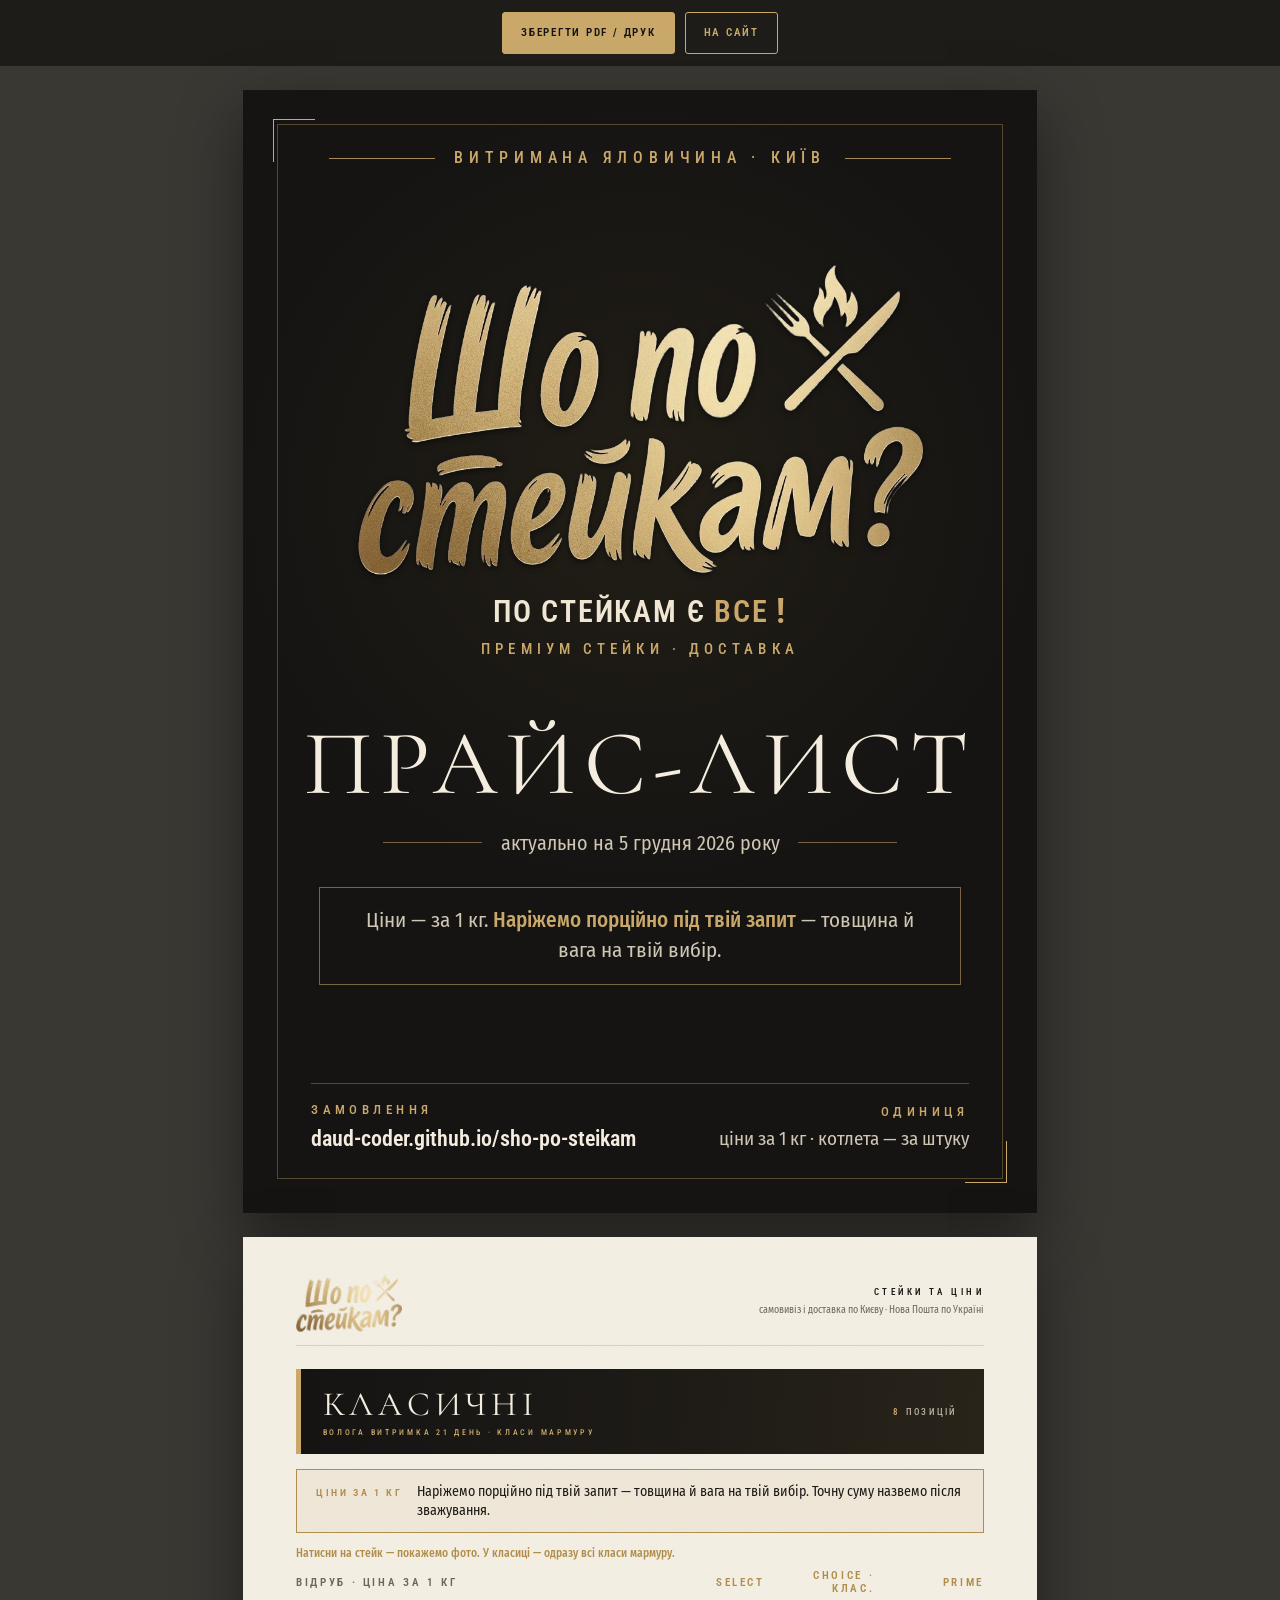
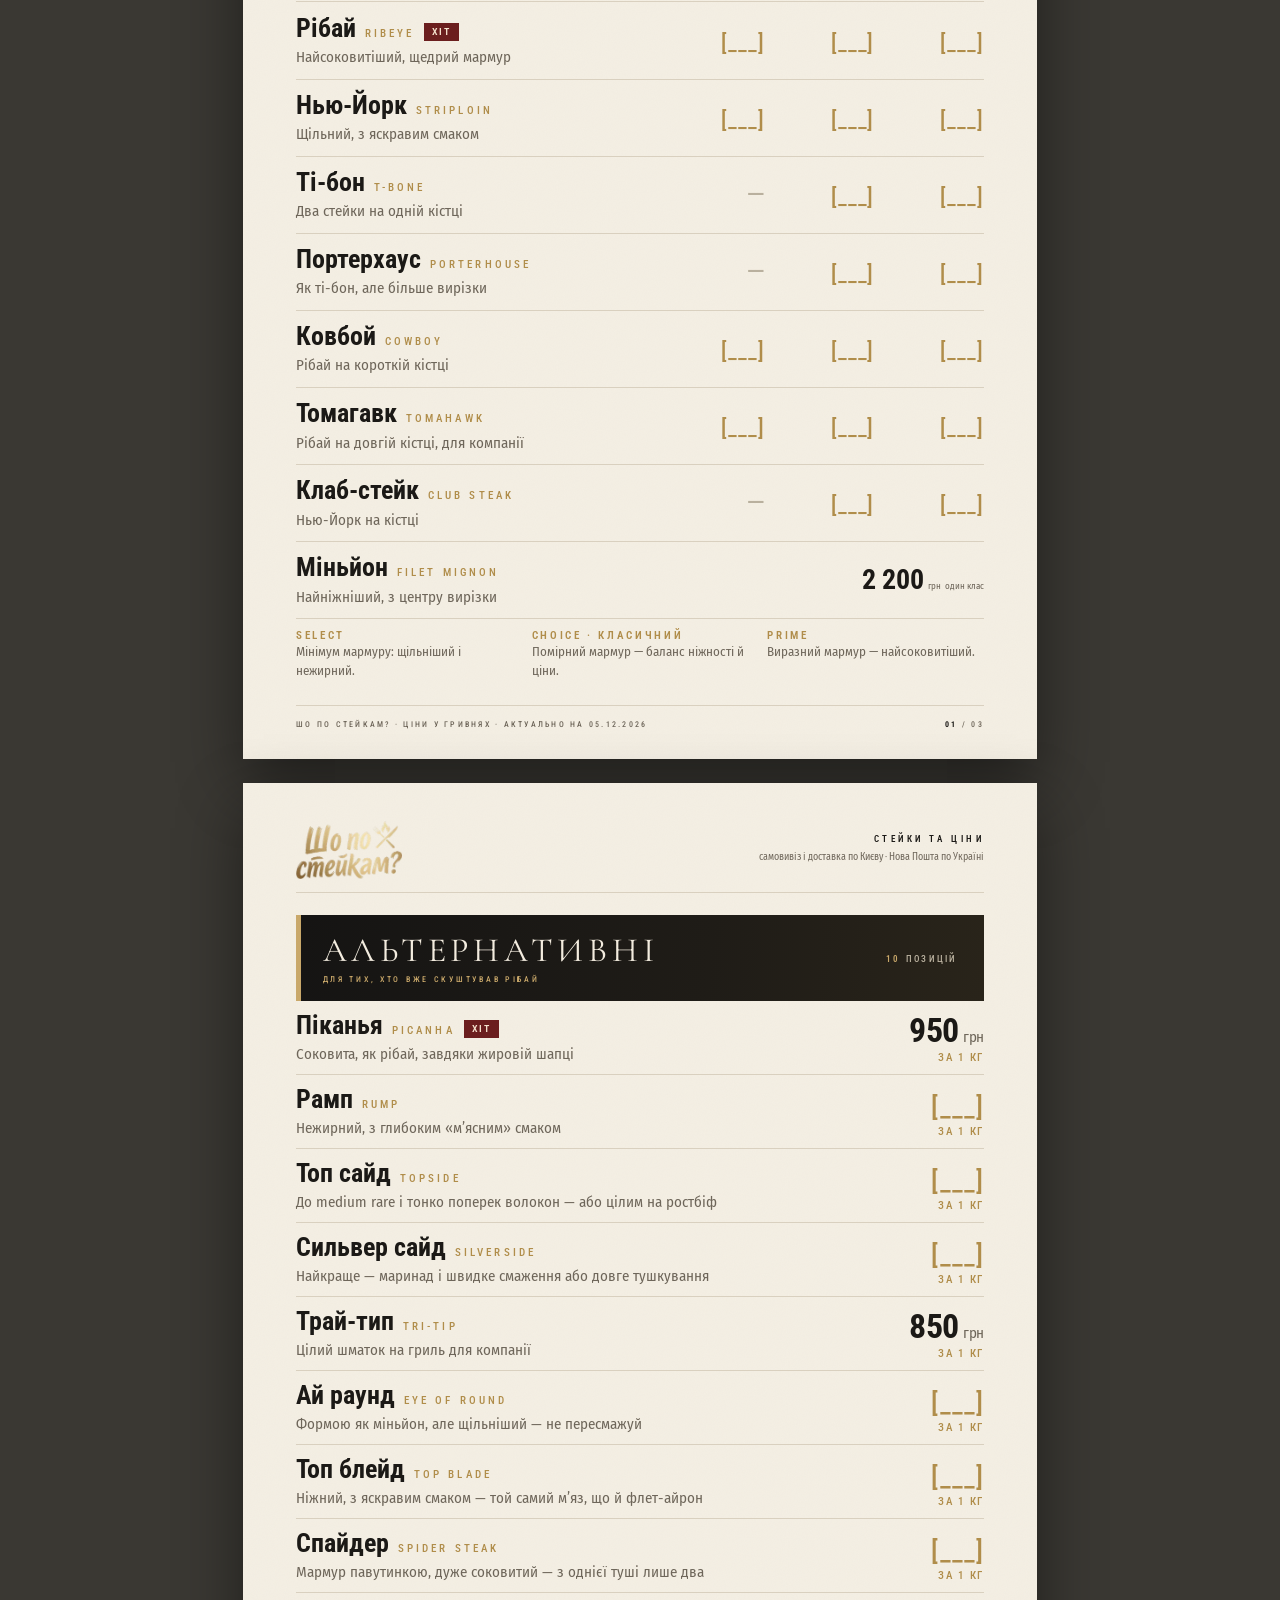
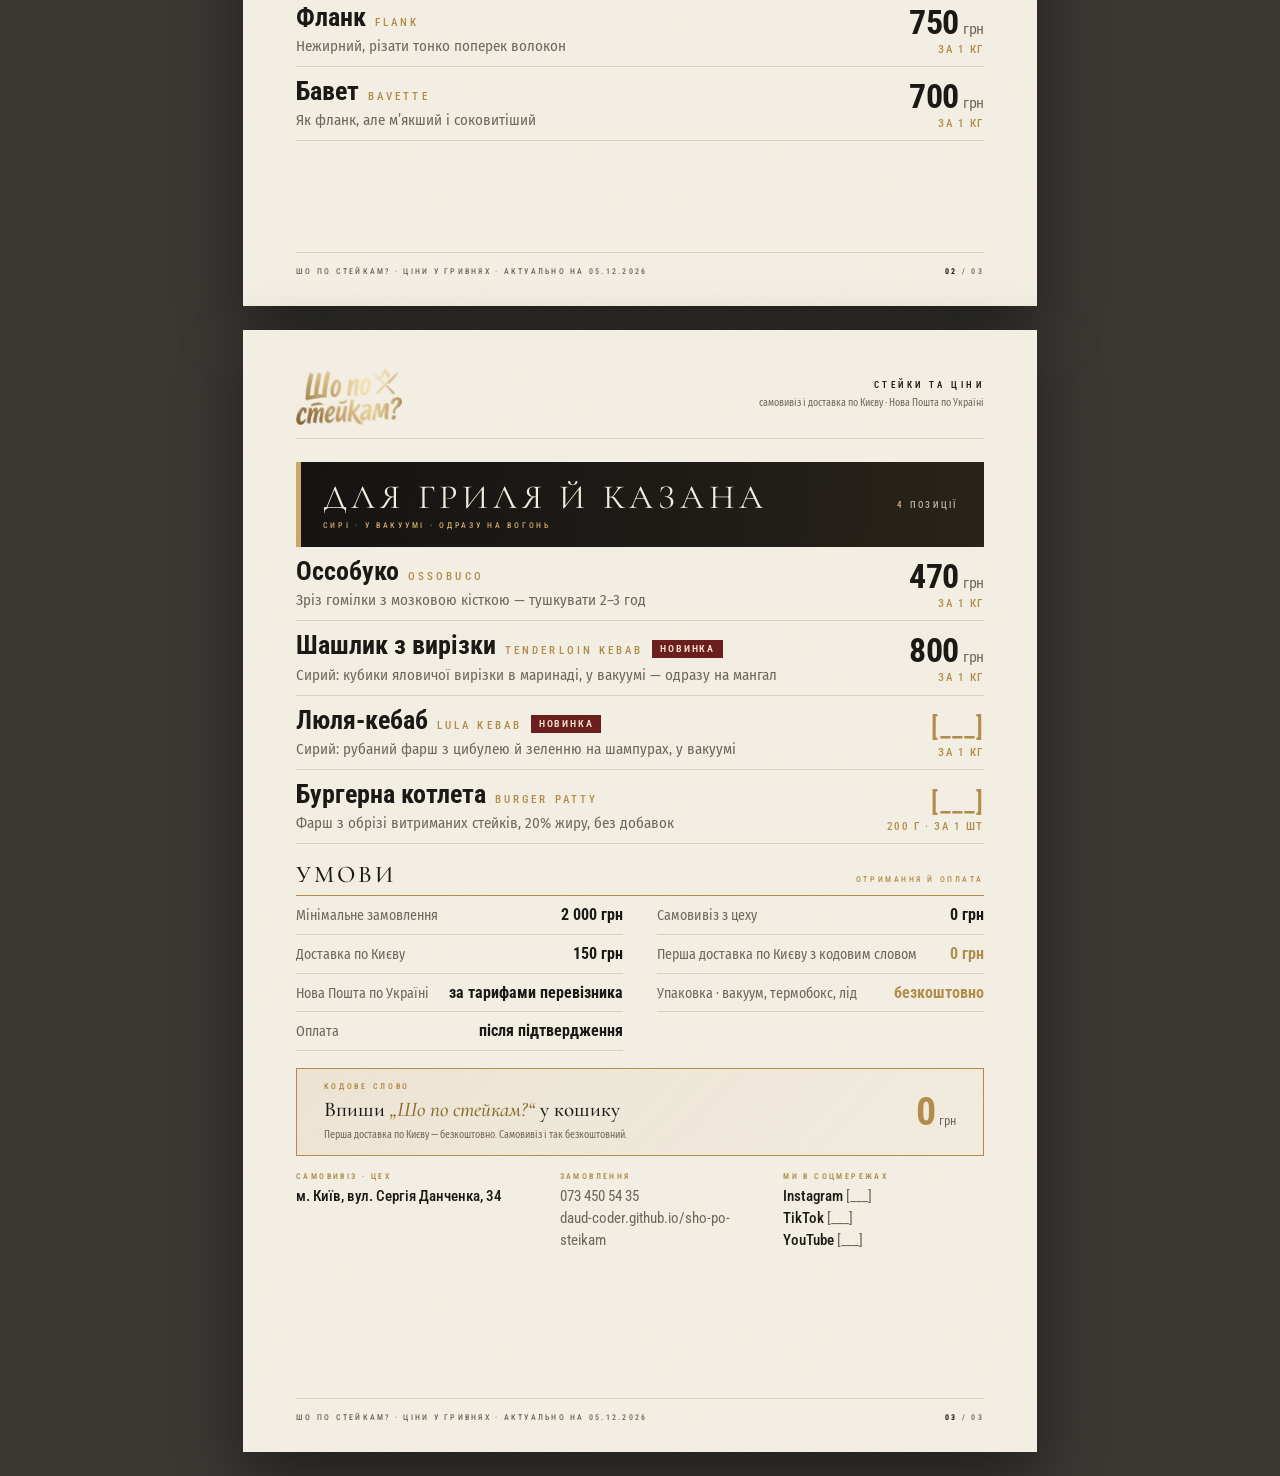
==== commit 4b23e7b7: "Прайс: виразніший знак оклику Co-Authored-By: Claude Opus 5.5 <noreply@anthropic.com>" ====
--- a/price/index.html
+++ b/price/index.html
@@ -51,6 +51,7 @@
     .cover__logo { width: 150mm; height: auto; filter: drop-shadow(0 2px 3px rgba(0,0,0,.55)); }
     .cover__tag { margin-top: 6mm; font: 600 30px/1 var(--cond); letter-spacing: .06em; text-transform: uppercase; color: #efe6d4; }
     .cover__tag em { font-style: normal; color: var(--gold-l); }
+    .cover__bang { display: inline-block; margin-left: .22em; font-weight: 700; font-size: 1.18em; line-height: 0; color: var(--gold-l); transform: translateY(.04em); }
     .cover__sub { margin-top: 4mm; font: 500 15px/1 var(--cond); letter-spacing: .34em; text-transform: uppercase; color: var(--gold-l); }
     .cover__kicker { margin-top: 14mm; font: 500 17px/1 var(--cond); letter-spacing: .26em; text-transform: uppercase; color: var(--gold-l); }
     .cover__title { margin-top: 16mm; font: 400 92px/1 var(--serif); letter-spacing: .08em; text-transform: uppercase; color: #f3ecdf; }
@@ -250,7 +251,7 @@
     <p class="cover__top">Витримана яловичина · Київ</p>
     <div class="cover__mid">
       <img class="cover__logo" src="../images/wordmark-hq.png" alt="Шо по стейкам?" width="947" height="524">
-      <p class="cover__tag">По стейкам є <em>ВСЕ</em>!</p>
+      <p class="cover__tag">По стейкам є <em>ВСЕ</em><b class="cover__bang">!</b></p>
       <p class="cover__sub">Преміум стейки · доставка</p>
       
       <h1 class="cover__title">Прайс-лист</h1>
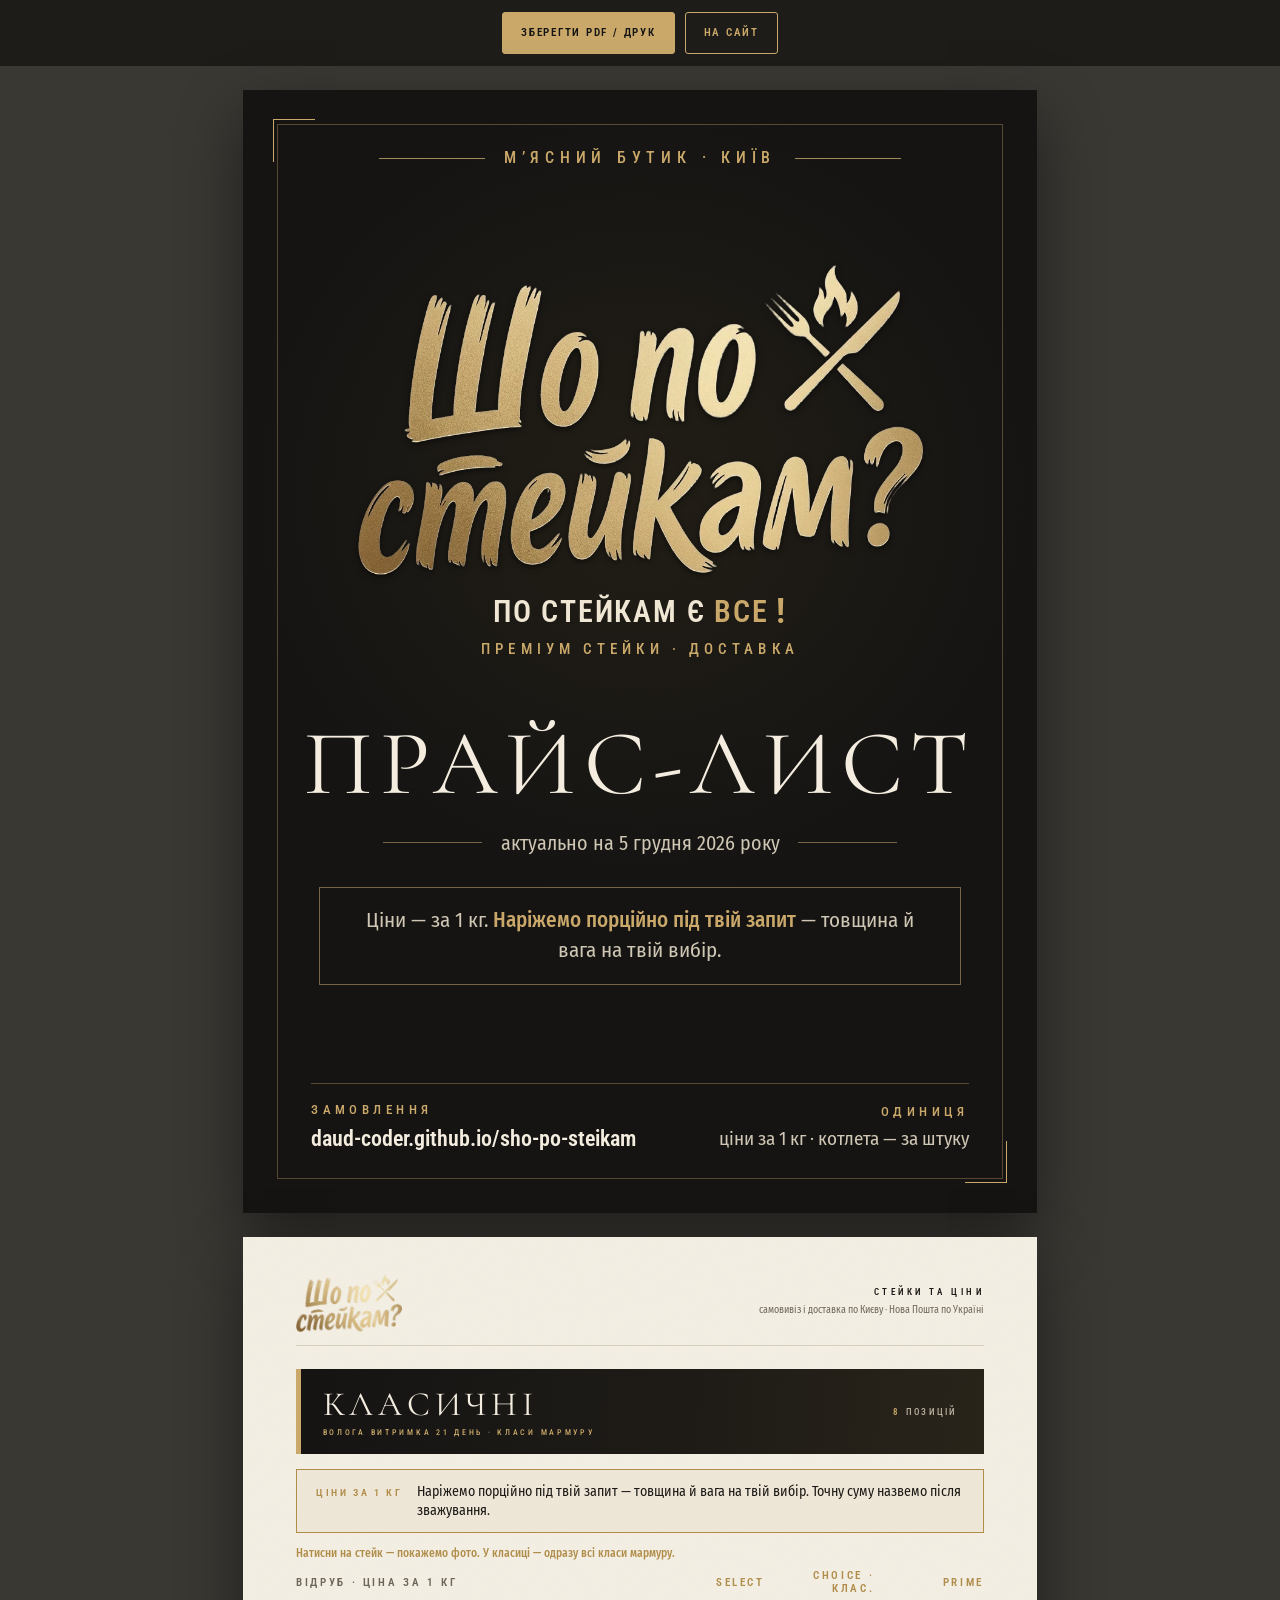
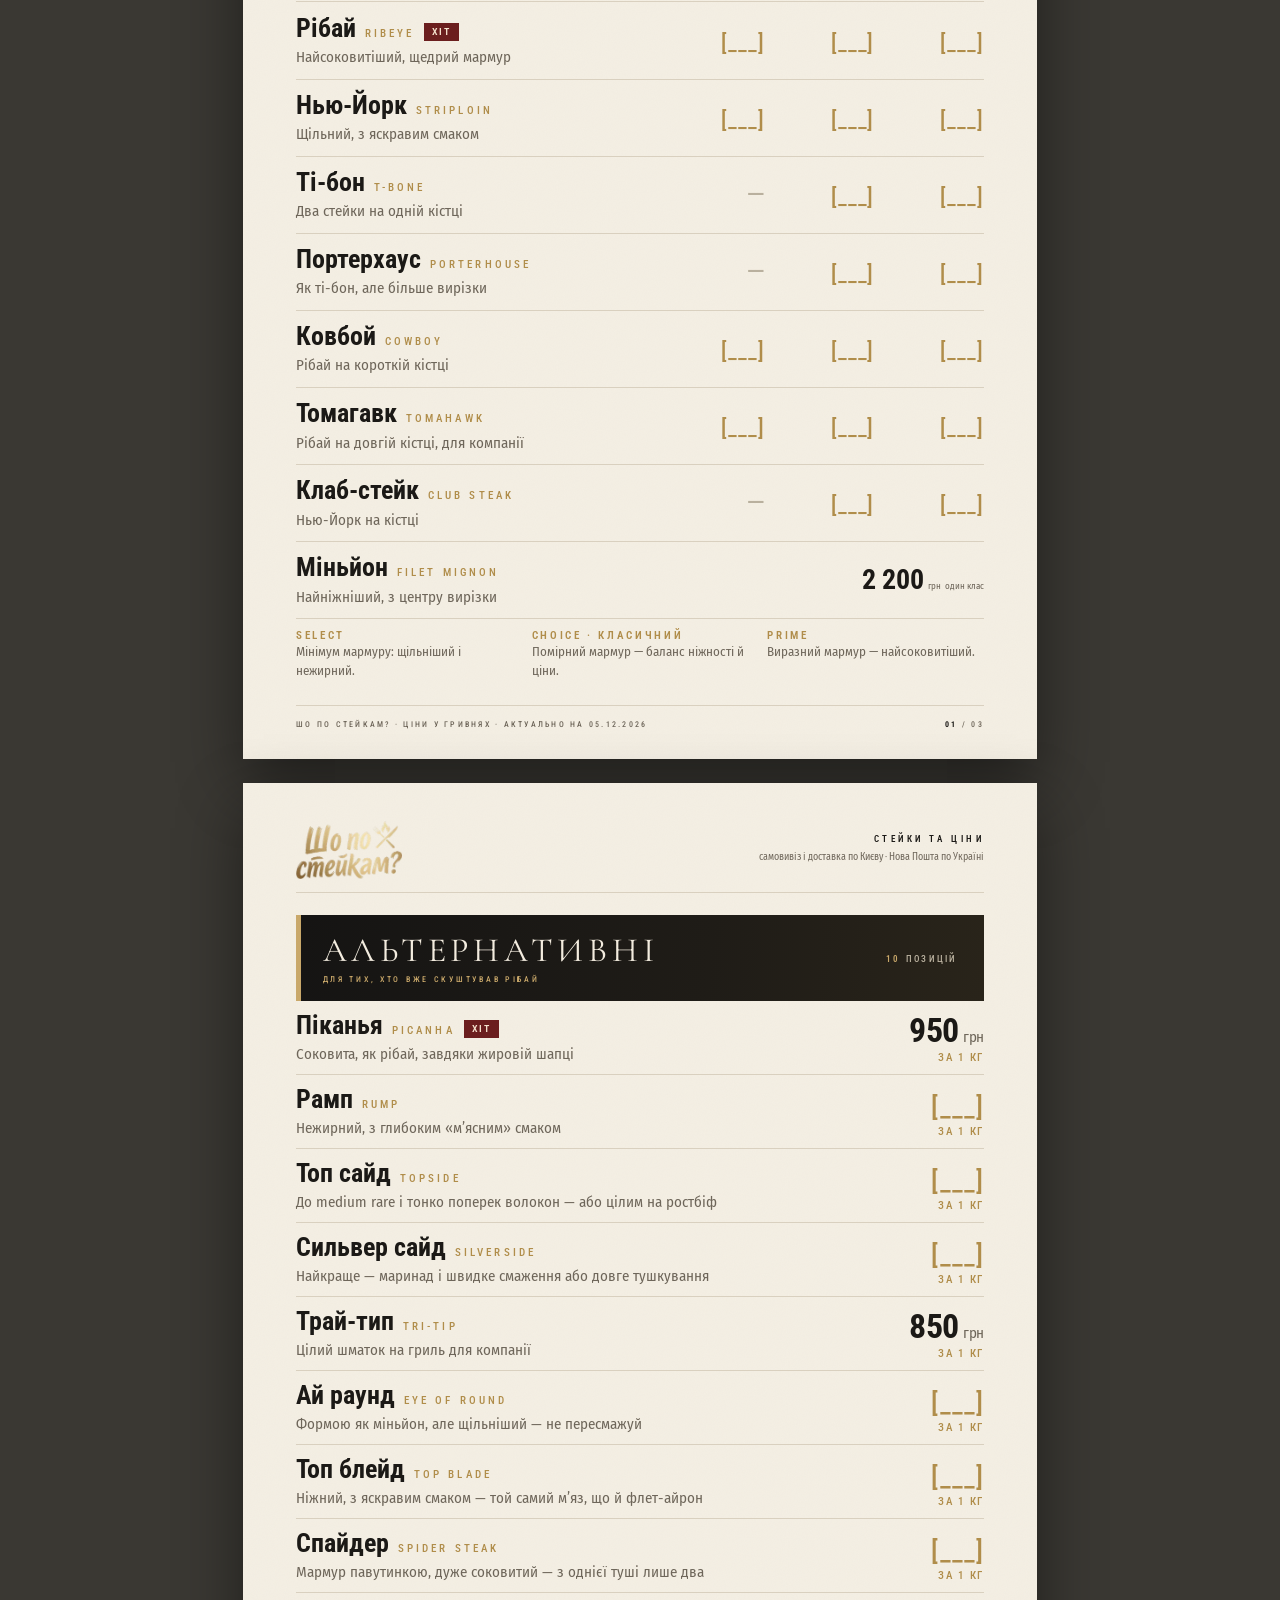
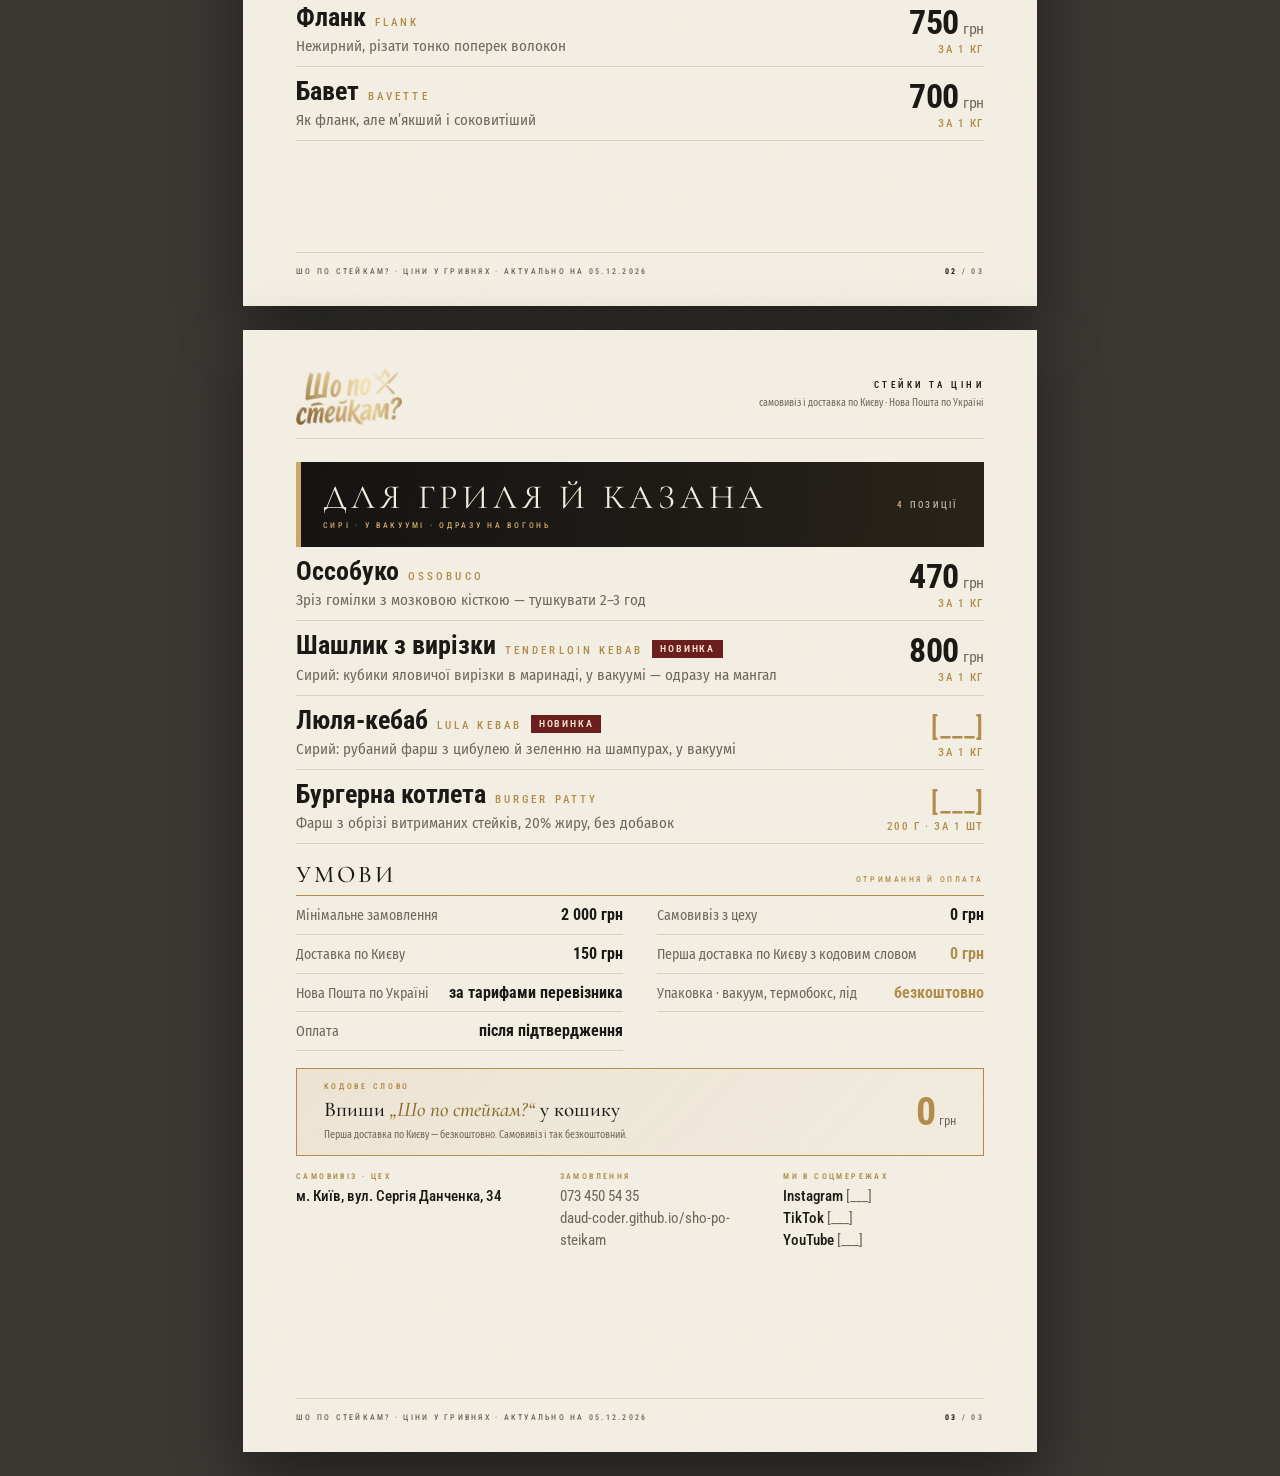
==== commit d8e71ba4: "Прайс: «М’ясний бутик · Київ» на обкладинці Co-Authored-By: Claude Opus 5.5 <noreply@anthropic.com>" ====
--- a/price/index.html
+++ b/price/index.html
@@ -248,7 +248,7 @@
   <!-- ОБКЛАДИНКА -->
   <section class="sheet cover">
     <span class="cover__frame"></span>
-    <p class="cover__top">Витримана яловичина · Київ</p>
+    <p class="cover__top">М’ясний бутик · Київ</p>
     <div class="cover__mid">
       <img class="cover__logo" src="../images/wordmark-hq.png" alt="Шо по стейкам?" width="947" height="524">
       <p class="cover__tag">По стейкам є <em>ВСЕ</em><b class="cover__bang">!</b></p>
